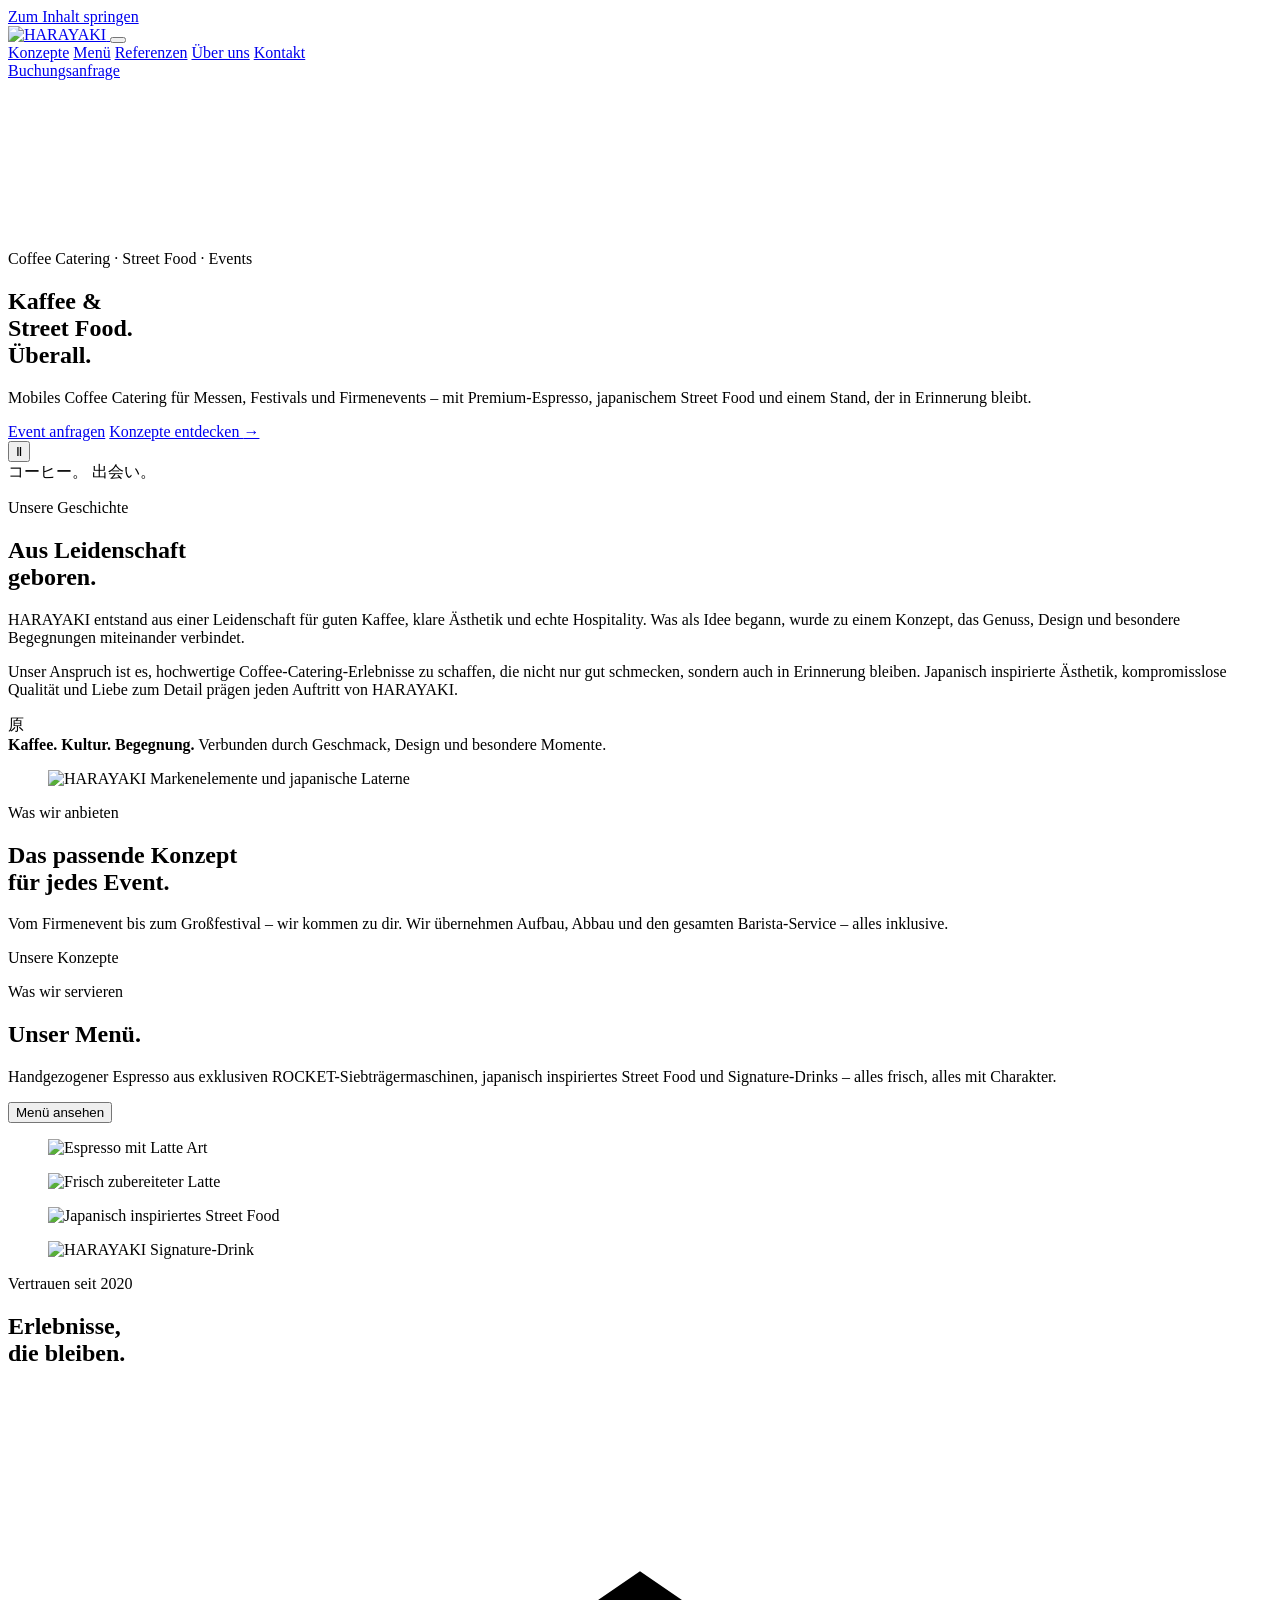
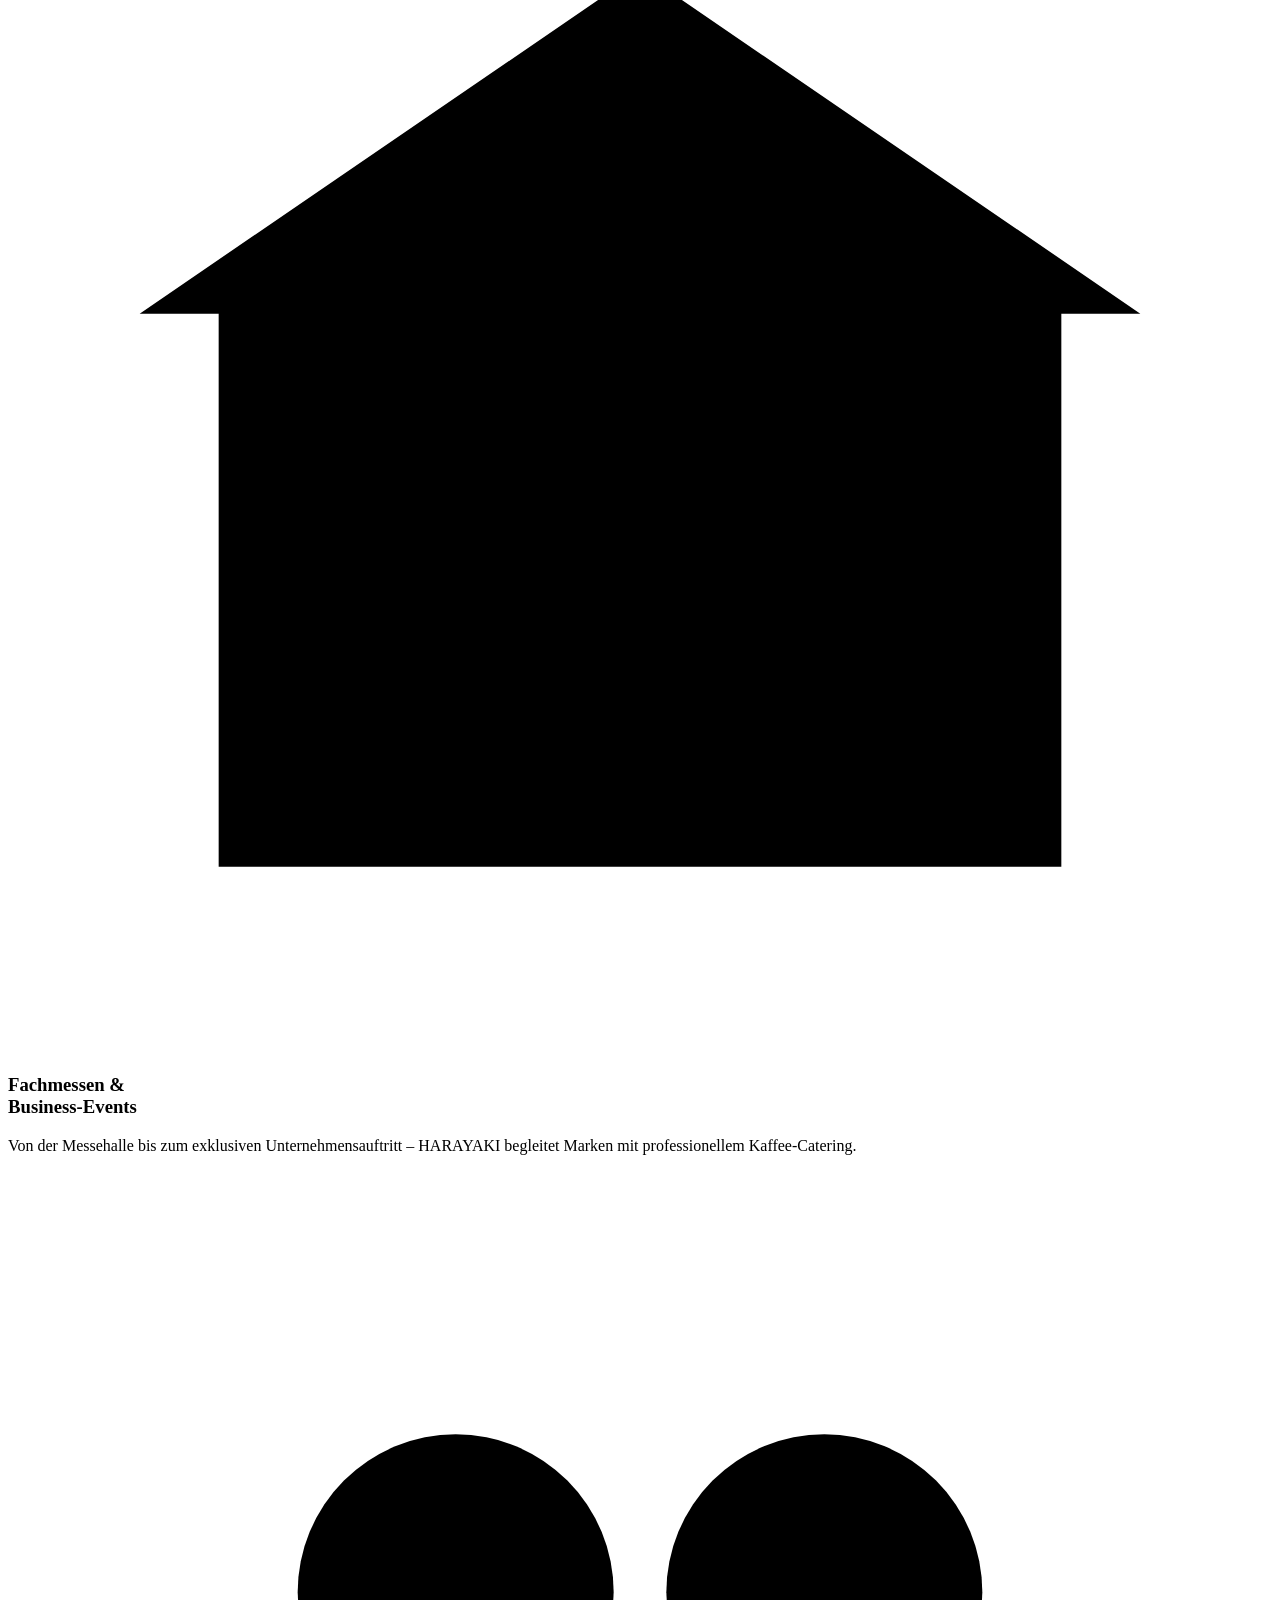
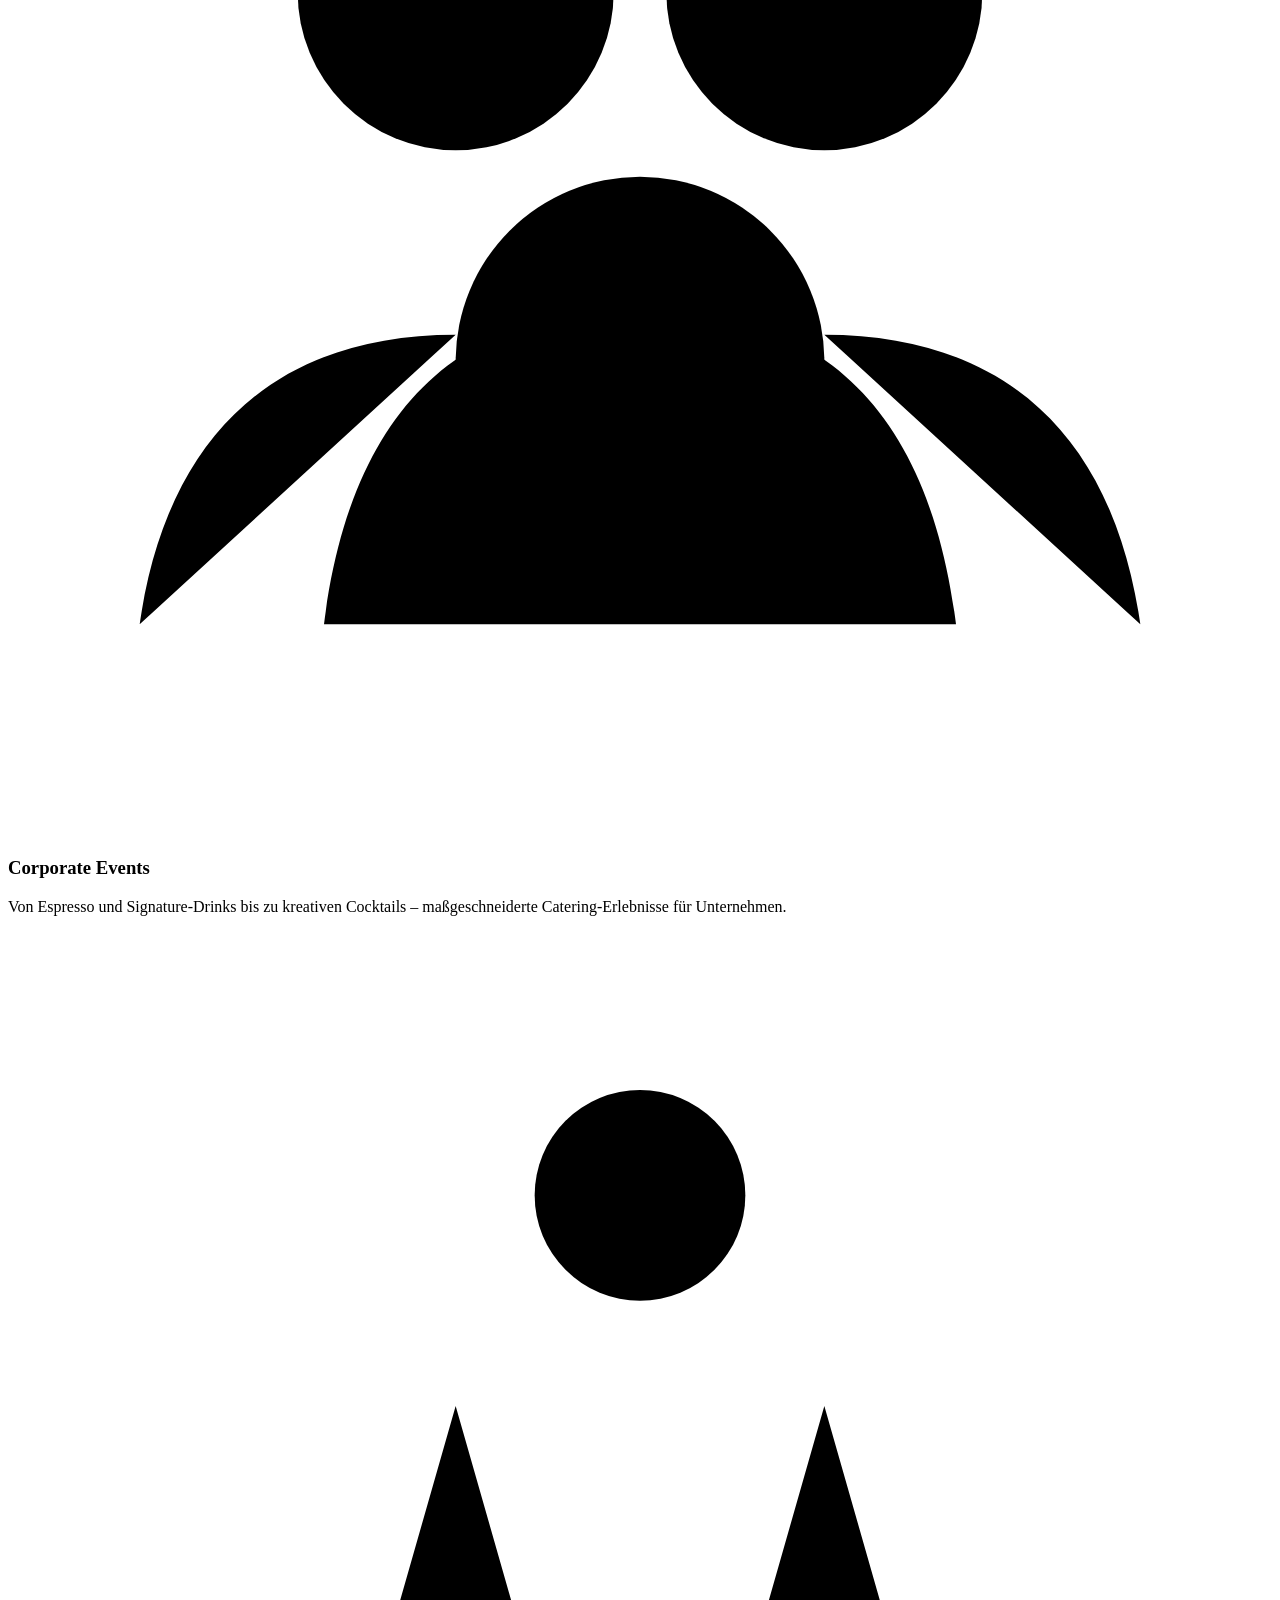
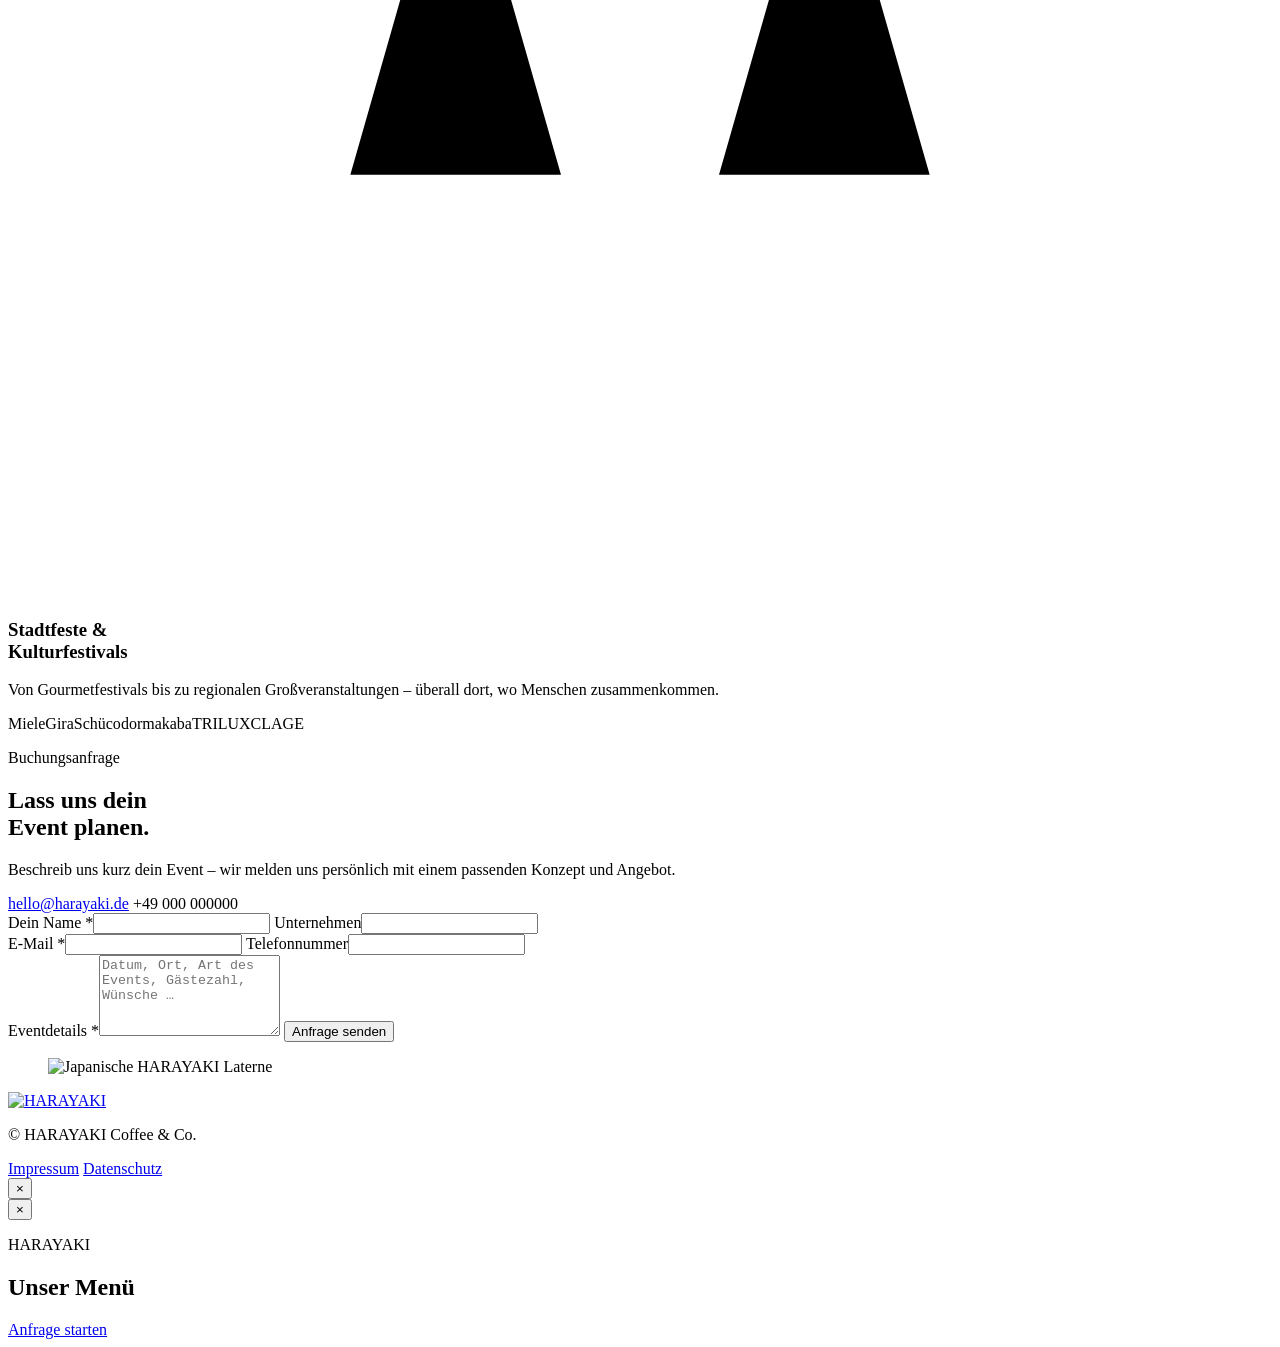
==== index.html @ e8bdad13 "Add files via upload" ====
<!doctype html>
<html lang="de">
<head>
  <meta charset="utf-8">
  <meta name="viewport" content="width=device-width, initial-scale=1">
  <meta name="theme-color" content="#192a48">
  <meta name="description" content="HARAYAKI – Mobiles Coffee Catering für Messen, Festivals und Firmenevents mit Premium-Espresso, japanischem Street Food und besonderem Design.">
  <meta property="og:title" content="HARAYAKI – Coffee Catering">
  <meta property="og:description" content="Kaffee & Street Food. Überall.">
  <meta property="og:type" content="website">
  <meta property="og:image" content="assets/images/hero-poster.jpg">
  <title>HARAYAKI – Coffee Catering</title>
  <link rel="icon" href="assets/images/logo-dark.png" type="image/png">
  <link rel="preload" href="assets/images/hero-poster.jpg" as="image">
  <link rel="stylesheet" href="css/styles.css">
  <script src="js/content.js" defer></script>
  <script src="js/app.js" defer></script>
</head>
<body>
  <a class="skip-link" href="#main">Zum Inhalt springen</a>

  <header class="site-header" id="site-header">
    <div class="container header-inner">
      <a class="brand" href="#top" aria-label="HARAYAKI Startseite">
        <img id="header-logo" src="assets/images/logo-light.png" alt="HARAYAKI">
      </a>

      <button class="nav-toggle" type="button" aria-expanded="false" aria-controls="primary-nav" aria-label="Menü öffnen">
        <span></span><span></span><span></span>
      </button>

      <nav class="primary-nav" id="primary-nav" aria-label="Hauptnavigation">
        <a href="#konzepte">Konzepte</a>
        <a href="#menu">Menü</a>
        <a href="#referenzen">Referenzen</a>
        <a href="#geschichte">Über uns</a>
        <a href="#kontakt">Kontakt</a>
      </nav>

      <a class="button button-small button-outline header-cta" href="#kontakt">Buchungsanfrage</a>
    </div>
  </header>

  <main id="main">
    <section class="hero" id="top" aria-labelledby="hero-title">
      <video class="hero-video" id="hero-video" autoplay muted loop playsinline preload="metadata" poster="assets/images/hero-poster.jpg">
        <source id="hero-video-source" src="assets/videos/hero.mp4" type="video/mp4">
      </video>
      <div class="hero-overlay"></div>
      <div class="hero-pattern" aria-hidden="true"></div>

      <div class="container hero-grid">
        <div class="hero-copy reveal">
          <p class="eyebrow light">Coffee Catering · Street Food · Events</p>
          <h1 id="hero-title">Kaffee &amp;<br>Street Food.<br><span>Überall.</span></h1>
          <p>Mobiles Coffee Catering für Messen, Festivals und Firmenevents – mit Premium-Espresso, japanischem Street Food und einem Stand, der in Erinnerung bleibt.</p>
          <div class="hero-actions">
            <a class="button button-light" href="#kontakt">Event anfragen</a>
            <a class="text-link light-link" href="#konzepte">Konzepte entdecken <span aria-hidden="true">→</span></a>
          </div>
        </div>

        <button class="video-toggle" id="video-toggle" type="button" aria-label="Hero-Video pausieren">
          <span class="video-toggle-icon" aria-hidden="true">Ⅱ</span>
        </button>

        <div class="hero-japanese" aria-hidden="true">
          <span>コーヒー。</span>
          <span>出会い。</span>
        </div>
      </div>

      <a class="scroll-cue" href="#geschichte" aria-label="Zur Geschichte scrollen">
        <span></span>
      </a>
    </section>

    <section class="section story-section" id="geschichte" aria-labelledby="story-title">
      <div class="container story-grid">
        <div class="story-copy reveal">
          <p class="eyebrow">Unsere Geschichte</p>
          <h2 id="story-title">Aus Leidenschaft<br>geboren.</h2>
          <div class="accent-line"></div>
          <p>HARAYAKI entstand aus einer Leidenschaft für guten Kaffee, klare Ästhetik und echte Hospitality. Was als Idee begann, wurde zu einem Konzept, das Genuss, Design und besondere Begegnungen miteinander verbindet.</p>
          <p>Unser Anspruch ist es, hochwertige Coffee-Catering-Erlebnisse zu schaffen, die nicht nur gut schmecken, sondern auch in Erinnerung bleiben. Japanisch inspirierte Ästhetik, kompromisslose Qualität und Liebe zum Detail prägen jeden Auftritt von HARAYAKI.</p>

          <div class="story-statement">
            <span class="statement-mark" aria-hidden="true">原</span>
            <div>
              <strong>Kaffee. Kultur. Begegnung.</strong>
              <span>Verbunden durch Geschmack, Design und besondere Momente.</span>
            </div>
          </div>
        </div>

        <figure class="story-media reveal">
          <img src="assets/images/story.jpg" alt="HARAYAKI Markenelemente und japanische Laterne" loading="lazy">
        </figure>
      </div>
    </section>

    <section class="section concepts-section" id="konzepte" aria-labelledby="concepts-title">
      <div class="section-pattern" aria-hidden="true"></div>
      <div class="container">
        <div class="section-intro section-intro-light reveal">
          <div>
            <p class="eyebrow light">Was wir anbieten</p>
            <h2 id="concepts-title">Das passende Konzept<br>für jedes Event.</h2>
          </div>
          <p>Vom Firmenevent bis zum Großfestival – wir kommen zu dir. Wir übernehmen Aufbau, Abbau und den gesamten Barista-Service – alles inklusive.</p>
        </div>

        <p class="eyebrow light concepts-label">Unsere Konzepte</p>
        <div class="package-grid" id="package-grid" aria-live="polite"></div>
      </div>
    </section>

    <section class="section menu-section" id="menu" aria-labelledby="menu-title">
      <div class="container menu-layout">
        <div class="menu-copy reveal">
          <p class="eyebrow">Was wir servieren</p>
          <h2 id="menu-title">Unser Menü.</h2>
          <div class="accent-line"></div>
          <p>Handgezogener Espresso aus exklusiven ROCKET-Siebträgermaschinen, japanisch inspiriertes Street Food und Signature-Drinks – alles frisch, alles mit Charakter.</p>
          <button class="button button-primary" type="button" data-open-menu>Menü ansehen</button>
        </div>

        <div class="menu-gallery reveal" aria-label="Auswahl aus unserem Menü">
          <figure><img src="assets/images/menu-coffee.jpg" alt="Espresso mit Latte Art" loading="lazy"></figure>
          <figure><img src="assets/images/menu-latte.jpg" alt="Frisch zubereiteter Latte" loading="lazy"></figure>
          <figure><img src="assets/images/menu-food.jpg" alt="Japanisch inspiriertes Street Food" loading="lazy"></figure>
          <figure><img src="assets/images/menu-signature.jpg" alt="HARAYAKI Signature-Drink" loading="lazy"></figure>
        </div>
      </div>
    </section>

    <section class="section trust-section" id="referenzen" aria-labelledby="trust-title">
      <div class="container trust-grid">
        <div class="trust-heading reveal">
          <p class="eyebrow">Vertrauen seit 2020</p>
          <h2 id="trust-title">Erlebnisse,<br>die bleiben.</h2>
          <div class="accent-line"></div>
        </div>

        <article class="trust-card reveal">
          <div class="trust-icon" aria-hidden="true">
            <svg viewBox="0 0 48 48"><path d="M8 20h32v21H8zM5 20l19-13 19 13M15 41V27h18v14M20 27v14M28 27v14"/></svg>
          </div>
          <h3>Fachmessen &amp;<br>Business-Events</h3>
          <p>Von der Messehalle bis zum exklusiven Unternehmensauftritt – HARAYAKI begleitet Marken mit professionellem Kaffee-Catering.</p>
        </article>

        <article class="trust-card reveal">
          <div class="trust-icon" aria-hidden="true">
            <svg viewBox="0 0 48 48"><circle cx="17" cy="16" r="6"/><circle cx="31" cy="16" r="6"/><circle cx="24" cy="30" r="7"/><path d="M5 40c1-7 5-11 12-11M43 40c-1-7-5-11-12-11M12 40c1-8 5-12 12-12s11 4 12 12"/></svg>
          </div>
          <h3>Corporate Events</h3>
          <p>Von Espresso und Signature-Drinks bis zu kreativen Cocktails – maßgeschneiderte Catering-Erlebnisse für Unternehmen.</p>
        </article>

        <article class="trust-card reveal">
          <div class="trust-icon" aria-hidden="true">
            <svg viewBox="0 0 48 48"><path d="M24 5v38M15 12h18M12 18h24M10 43h28M17 18l-4 14h8l-4-14M31 18l-4 14h8l-4-14"/><circle cx="24" cy="10" r="4"/></svg>
          </div>
          <h3>Stadtfeste &amp;<br>Kulturfestivals</h3>
          <p>Von Gourmetfestivals bis zu regionalen Großveranstaltungen – überall dort, wo Menschen zusammenkommen.</p>
        </article>
      </div>

      <div class="container client-strip reveal" aria-label="Auswahl betreuter Marken">
        <span>Miele</span><span>Gira</span><span>Schüco</span><span>dormakaba</span><span>TRILUX</span><span>CLAGE</span>
      </div>
    </section>

    <section class="contact-section" id="kontakt" aria-labelledby="contact-title">
      <div class="contact-pattern" aria-hidden="true"></div>
      <div class="container contact-grid">
        <div class="contact-copy reveal">
          <p class="eyebrow light">Buchungsanfrage</p>
          <h2 id="contact-title">Lass uns dein<br>Event planen.</h2>
          <p>Beschreib uns kurz dein Event – wir melden uns persönlich mit einem passenden Konzept und Angebot.</p>
          <div class="contact-details">
            <a id="contact-email-link" href="mailto:hello@harayaki.de">hello@harayaki.de</a>
            <span id="contact-phone">+49 000 000000</span>
          </div>
        </div>

        <form class="contact-form reveal" id="contact-form">
          <div class="form-row">
            <label><span>Dein Name *</span><input name="name" autocomplete="name" required></label>
            <label><span>Unternehmen</span><input name="company" autocomplete="organization"></label>
          </div>
          <div class="form-row">
            <label><span>E-Mail *</span><input type="email" name="email" autocomplete="email" required></label>
            <label><span>Telefonnummer</span><input type="tel" name="phone" autocomplete="tel"></label>
          </div>
          <label><span>Eventdetails *</span><textarea name="message" rows="5" placeholder="Datum, Ort, Art des Events, Gästezahl, Wünsche …" required></textarea></label>
          <button class="button button-light" type="submit">Anfrage senden</button>
          <p class="form-status" id="form-status" role="status" aria-live="polite"></p>
        </form>

        <figure class="contact-media reveal">
          <img src="assets/images/contact.jpg" alt="Japanische HARAYAKI Laterne" loading="lazy">
        </figure>
      </div>
    </section>
  </main>

  <footer class="site-footer">
    <div class="container footer-inner">
      <a class="footer-brand" href="#top" aria-label="Zur Startseite">
        <img id="footer-logo" src="assets/images/logo-dark.png" alt="HARAYAKI">
      </a>
      <p>© <span id="current-year"></span> HARAYAKI Coffee &amp; Co.</p>
      <nav aria-label="Rechtliche Navigation">
        <a href="impressum.html">Impressum</a>
        <a href="datenschutz.html">Datenschutz</a>
      </nav>
    </div>
  </footer>

  <div class="modal" id="package-modal" aria-hidden="true" role="dialog" aria-modal="true" aria-labelledby="package-modal-title">
    <div class="modal-backdrop" data-close-modal></div>
    <div class="modal-dialog modal-large" role="document">
      <button class="modal-close" type="button" data-close-modal aria-label="Popup schließen">×</button>
      <div id="package-modal-content"></div>
    </div>
  </div>

  <div class="modal" id="menu-modal" aria-hidden="true" role="dialog" aria-modal="true" aria-labelledby="menu-modal-title">
    <div class="modal-backdrop" data-close-modal></div>
    <div class="modal-dialog modal-menu" role="document">
      <button class="modal-close" type="button" data-close-modal aria-label="Menü schließen">×</button>
      <div class="modal-header">
        <p class="eyebrow">HARAYAKI</p>
        <h2 id="menu-modal-title">Unser Menü</h2>
        <p id="menu-modal-intro"></p>
      </div>
      <div class="menu-modal-grid" id="menu-modal-content"></div>
      <div class="modal-actions">
        <a class="button button-primary" href="#kontakt" data-close-modal>Anfrage starten</a>
      </div>
    </div>
  </div>

  <noscript>
    <div class="noscript">Bitte JavaScript aktivieren, damit Paketdetails und Menü-Popups funktionieren.</div>
  </noscript>
</body>
</html>
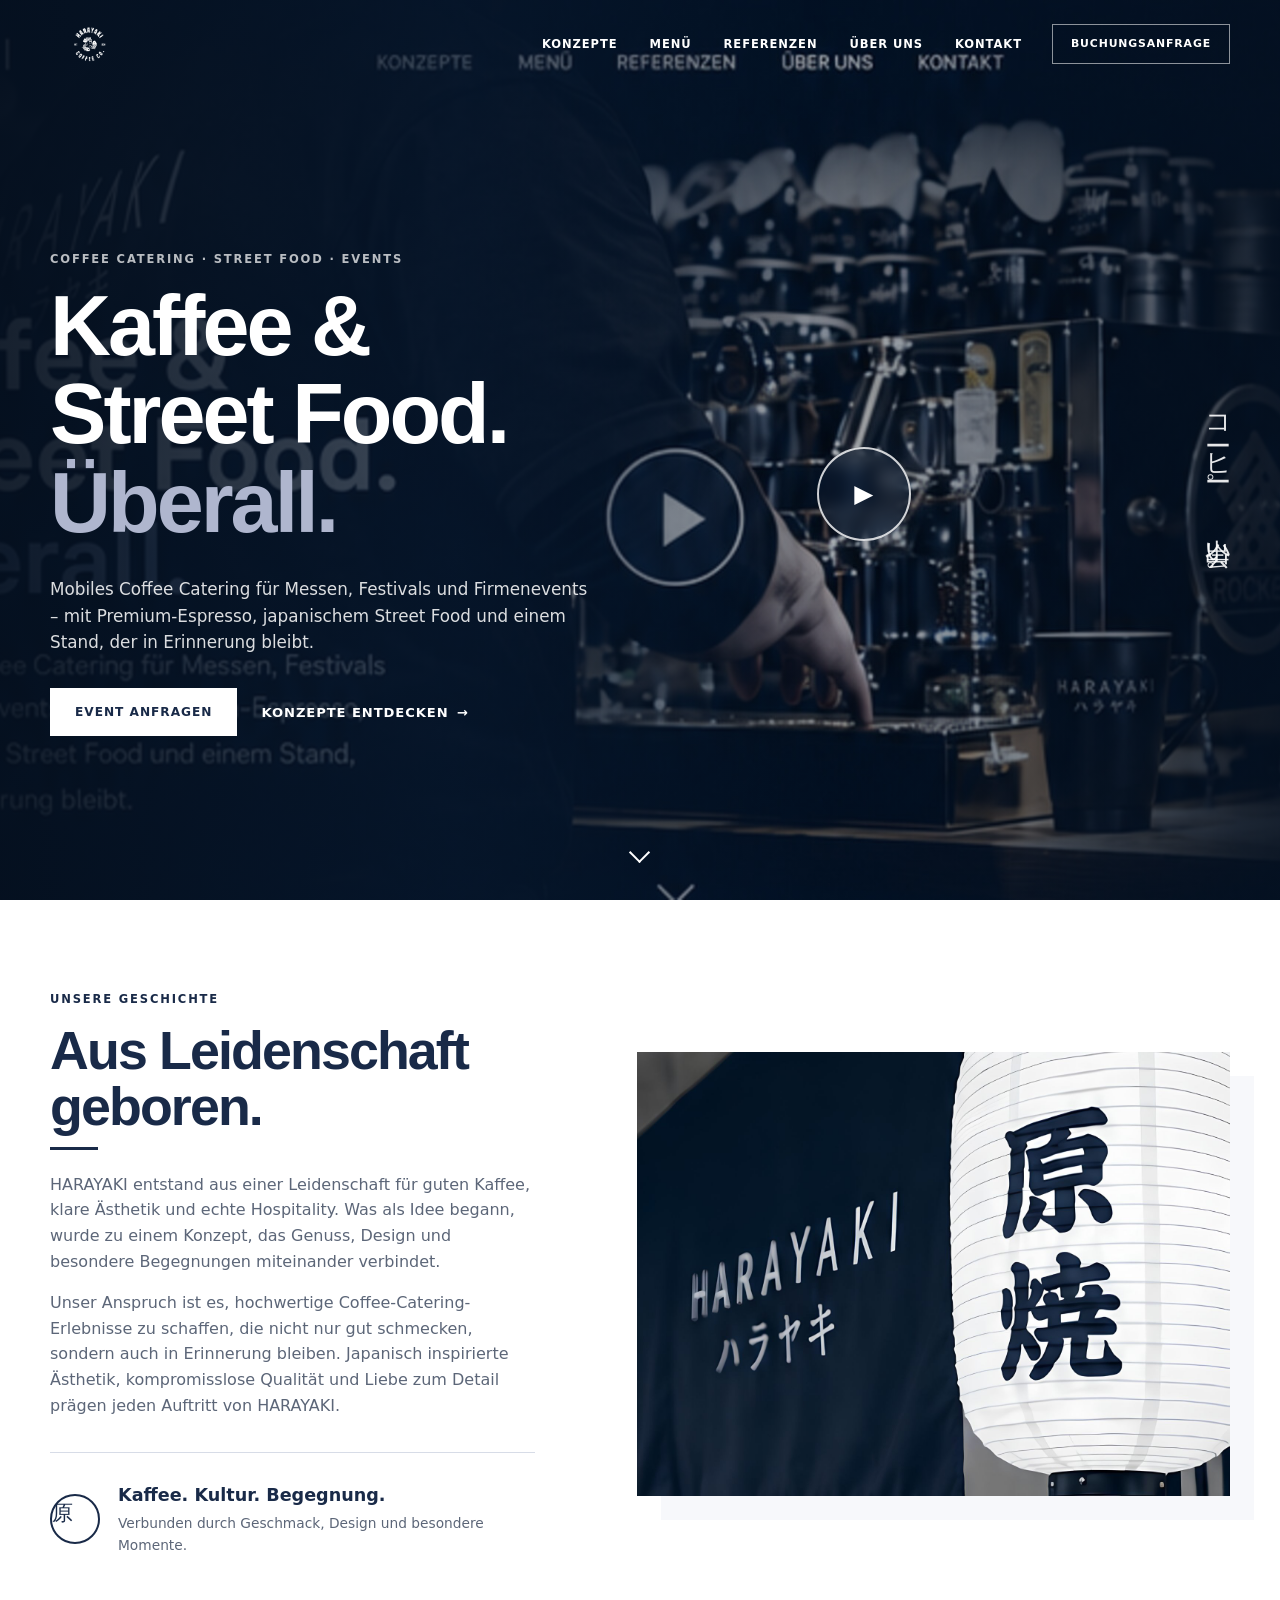
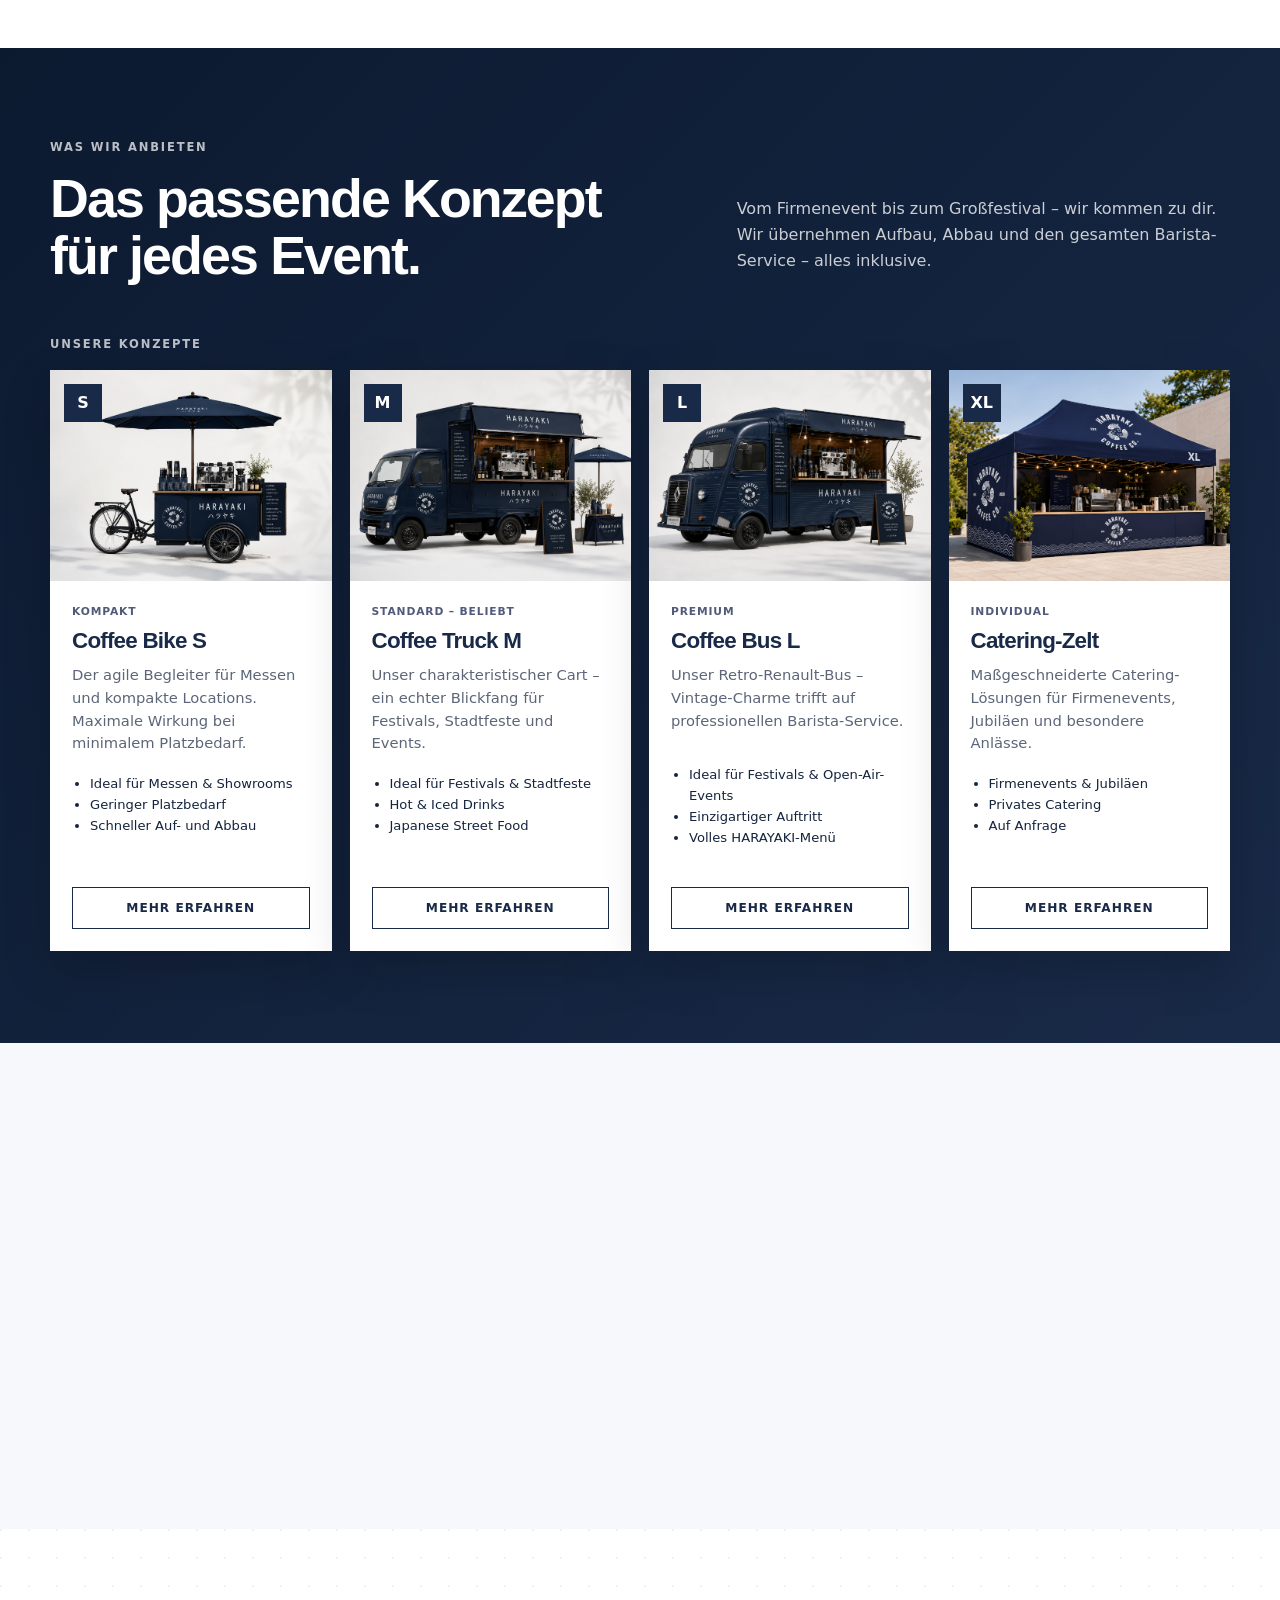
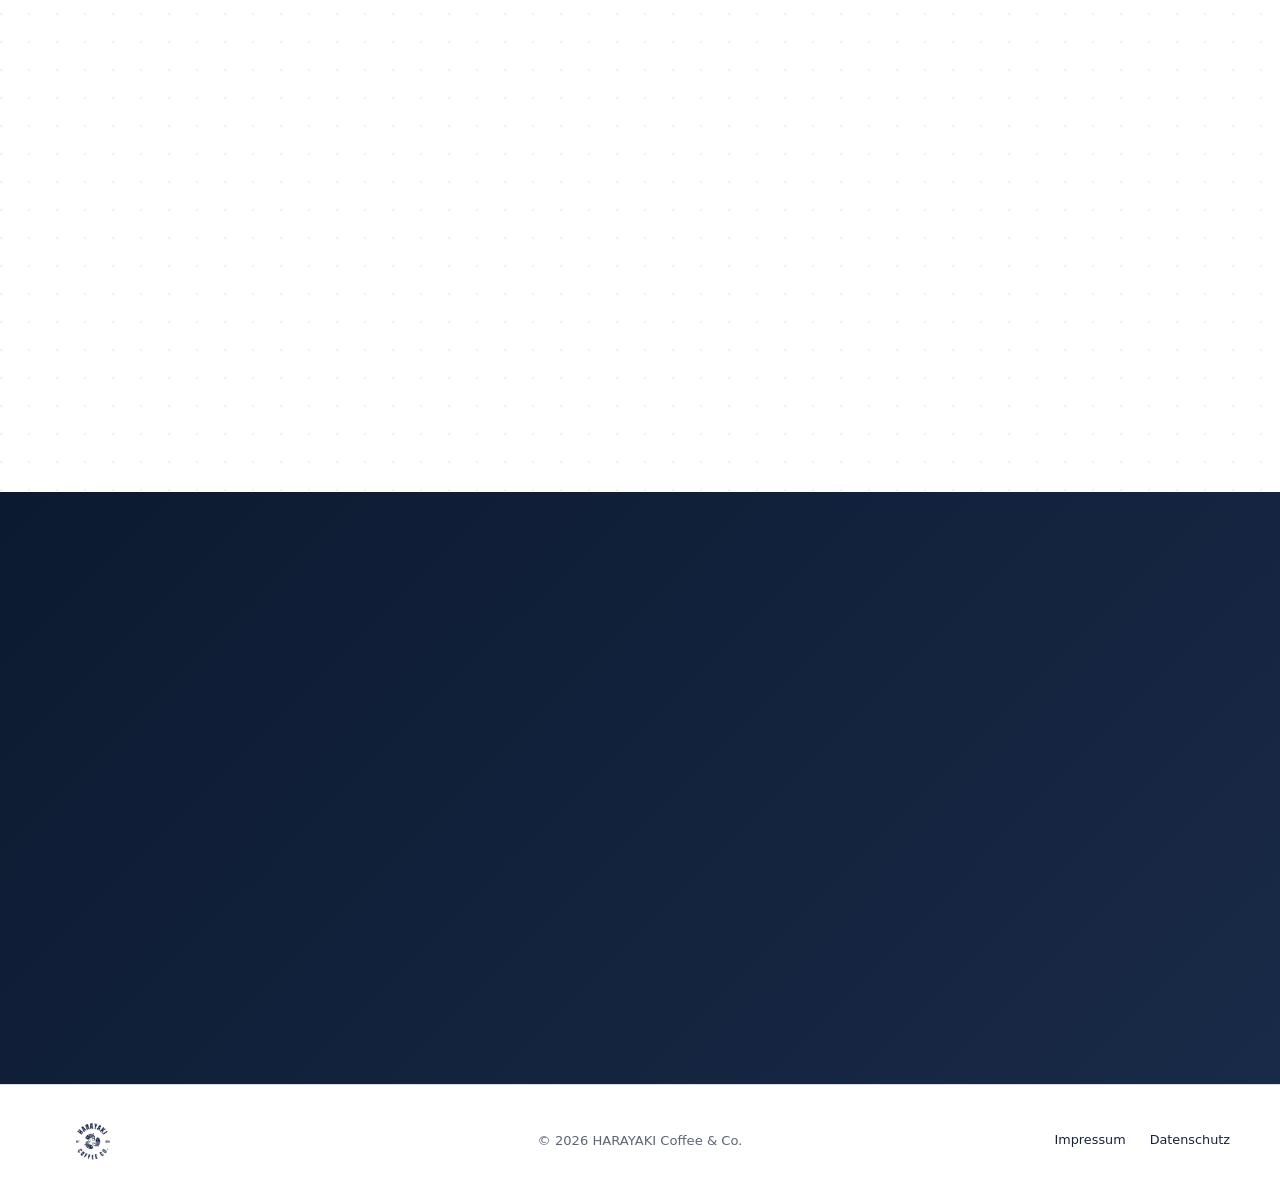
==== commit 97f54f37: "Add 'hagebauprofi' and 'Galeria' to client strip" ====
--- a/index.html
+++ b/index.html
@@ -168,7 +168,7 @@
       </div>
 
       <div class="container client-strip reveal" aria-label="Auswahl betreuter Marken">
-        <span>Miele</span><span>Gira</span><span>Schüco</span><span>dormakaba</span><span>TRILUX</span><span>CLAGE</span>
+        <span>Miele</span><span>Gira</span><span>Schüco</span><span>dormakaba</span><span>TRILUX</span><span>CLAGE</span><span>hagebauprofi</span><span>Galeria</span>
       </div>
     </section>
 
--- a/css/styles.css
+++ b/css/styles.css
@@ -0,0 +1,406 @@
+:root {
+  --navy: #192a48;
+  --navy-deep: #0c1a30;
+  --navy-mid: #1a2c4b;
+  --slate: #525a79;
+  --mist: #afb6ce;
+  --white: #ffffff;
+  --paper: #f7f8fb;
+  --ink: #15243d;
+  --muted: #5c6678;
+  --border: #d7dce7;
+  --shadow: 0 24px 70px rgba(15, 31, 55, 0.16);
+  --container: min(1180px, calc(100% - 40px));
+  --header-height: 88px;
+  --font-display: "Horizon", "Arial Black", "Helvetica Neue", Arial, sans-serif;
+  --font-body: Inter, ui-sans-serif, system-ui, -apple-system, BlinkMacSystemFont, "Segoe UI", sans-serif;
+}
+
+* { box-sizing: border-box; }
+html { scroll-behavior: smooth; }
+body {
+  margin: 0;
+  color: var(--ink);
+  background: var(--white);
+  font-family: var(--font-body);
+  line-height: 1.6;
+  -webkit-font-smoothing: antialiased;
+}
+body.modal-open,
+body.nav-open { overflow: hidden; }
+img, video { display: block; max-width: 100%; }
+button, input, textarea { font: inherit; }
+button, a { -webkit-tap-highlight-color: transparent; }
+a { color: inherit; text-decoration: none; }
+figure, h1, h2, h3, p { margin-top: 0; }
+
+.skip-link {
+  position: fixed;
+  top: 12px;
+  left: 12px;
+  z-index: 9999;
+  padding: 10px 14px;
+  background: var(--white);
+  color: var(--navy);
+  transform: translateY(-150%);
+}
+.skip-link:focus { transform: translateY(0); }
+
+.container { width: var(--container); margin-inline: auto; }
+.section { padding: 92px 0; }
+
+.eyebrow {
+  margin-bottom: 15px;
+  color: var(--navy);
+  font-size: 0.72rem;
+  font-weight: 800;
+  letter-spacing: 0.16em;
+  line-height: 1.3;
+  text-transform: uppercase;
+}
+.eyebrow.light { color: rgba(255, 255, 255, 0.72); }
+
+h1, h2, h3 {
+  color: var(--navy);
+  font-family: var(--font-display);
+  font-weight: 800;
+  letter-spacing: -0.035em;
+  line-height: 1.05;
+}
+h1 { font-size: clamp(3.4rem, 6.6vw, 6.7rem); }
+h2 { margin-bottom: 20px; font-size: clamp(2.35rem, 4.2vw, 4.4rem); }
+h3 { font-size: 1.35rem; }
+p { color: var(--muted); }
+
+.accent-line {
+  width: 48px;
+  height: 3px;
+  margin: -8px 0 22px;
+  background: var(--navy);
+}
+
+.button {
+  display: inline-flex;
+  min-height: 48px;
+  align-items: center;
+  justify-content: center;
+  border: 1px solid transparent;
+  padding: 12px 24px;
+  cursor: pointer;
+  font-size: 0.76rem;
+  font-weight: 800;
+  letter-spacing: 0.08em;
+  line-height: 1.2;
+  text-align: center;
+  text-transform: uppercase;
+  transition: transform 180ms ease, background 180ms ease, color 180ms ease, border-color 180ms ease;
+}
+.button:hover { transform: translateY(-2px); }
+.button:focus-visible, a:focus-visible, input:focus-visible, textarea:focus-visible, button:focus-visible {
+  outline: 3px solid var(--mist);
+  outline-offset: 3px;
+}
+.button-primary { background: var(--navy); color: var(--white); }
+.button-primary:hover { background: var(--navy-deep); }
+.button-light { background: var(--white); color: var(--navy); }
+.button-light:hover { background: var(--mist); }
+.button-outline { border-color: rgba(255,255,255,.55); color: var(--white); }
+.button-outline:hover { border-color: var(--white); background: var(--white); color: var(--navy); }
+.button-small { min-height: 40px; padding: 10px 18px; font-size: 0.68rem; }
+.button-card { width: 100%; min-height: 42px; border-color: var(--navy); background: transparent; color: var(--navy); }
+.button-card:hover { background: var(--navy); color: var(--white); }
+.button[disabled] { cursor: wait; opacity: .65; }
+
+.text-link {
+  display: inline-flex;
+  align-items: center;
+  gap: 8px;
+  font-size: .82rem;
+  font-weight: 750;
+  text-transform: uppercase;
+  letter-spacing: .07em;
+}
+.light-link { color: var(--white); }
+
+.site-header {
+  position: fixed;
+  inset: 0 0 auto;
+  z-index: 1000;
+  height: var(--header-height);
+  color: var(--white);
+  transition: background 200ms ease, box-shadow 200ms ease, height 200ms ease;
+}
+.site-header.is-scrolled {
+  height: 72px;
+  background: rgba(12, 26, 48, .94);
+  box-shadow: 0 10px 40px rgba(0,0,0,.18);
+  backdrop-filter: blur(16px);
+}
+.header-inner { height: 100%; display: flex; align-items: center; justify-content: space-between; gap: 30px; }
+.brand { flex: 0 0 auto; }
+.brand img { width: 128px; height: 56px; object-fit: contain; object-position: left center; }
+.primary-nav { display: flex; align-items: center; justify-content: center; gap: clamp(18px, 2.5vw, 38px); margin-left: auto; }
+.primary-nav a { position: relative; font-size: .72rem; font-weight: 750; letter-spacing: .08em; text-transform: uppercase; }
+.primary-nav a::after { content: ""; position: absolute; right: 0; bottom: -8px; left: 0; height: 1px; background: currentColor; transform: scaleX(0); transition: transform 180ms ease; }
+.primary-nav a:hover::after { transform: scaleX(1); }
+.nav-toggle { display: none; width: 44px; height: 44px; border: 0; background: transparent; color: var(--white); }
+.nav-toggle span { display: block; width: 24px; height: 2px; margin: 5px auto; background: currentColor; transition: transform .2s ease, opacity .2s ease; }
+.nav-toggle[aria-expanded="true"] span:nth-child(1) { transform: translateY(7px) rotate(45deg); }
+.nav-toggle[aria-expanded="true"] span:nth-child(2) { opacity: 0; }
+.nav-toggle[aria-expanded="true"] span:nth-child(3) { transform: translateY(-7px) rotate(-45deg); }
+
+.hero {
+  position: relative;
+  min-height: 760px;
+  height: 100svh;
+  max-height: 980px;
+  overflow: hidden;
+  background: var(--navy-deep);
+  color: var(--white);
+}
+.hero-video { position: absolute; inset: 0; width: 100%; height: 100%; object-fit: cover; object-position: center; }
+.hero-overlay { position: absolute; inset: 0; background: linear-gradient(90deg, rgba(5,16,31,.93) 0%, rgba(7,22,42,.78) 36%, rgba(5,16,31,.35) 65%, rgba(5,16,31,.72) 100%); }
+.hero-pattern, .section-pattern, .contact-pattern {
+  position: absolute;
+  pointer-events: none;
+  opacity: .18;
+  background-image: url("data:image/svg+xml,%3Csvg xmlns='http://www.w3.org/2000/svg' width='120' height='120' viewBox='0 0 120 120'%3E%3Cg fill='none' stroke='%23afb6ce' stroke-width='1'%3E%3Ccircle cx='60' cy='60' r='40'/%3E%3Cpath d='M60 20 95 40v40L60 100 25 80V40zM20 60h80M60 20v80M31 31l58 58M89 31 31 89'/%3E%3C/g%3E%3C/svg%3E");
+}
+.hero-pattern { right: -120px; bottom: -140px; width: 520px; height: 520px; }
+.hero-grid { position: relative; z-index: 2; display: grid; min-height: 100%; grid-template-columns: 1.1fr 1fr .22fr; align-items: center; padding-top: var(--header-height); }
+.hero-copy { max-width: 660px; }
+.hero-copy h1 { margin-bottom: 28px; color: var(--white); }
+.hero-copy h1 span { color: var(--mist); }
+.hero-copy > p:not(.eyebrow) { max-width: 540px; margin-bottom: 32px; color: rgba(255,255,255,.86); font-size: 1.05rem; }
+.hero-actions { display: flex; flex-wrap: wrap; align-items: center; gap: 24px; }
+.video-toggle {
+  justify-self: center;
+  display: grid;
+  width: 94px;
+  height: 94px;
+  place-items: center;
+  border: 2px solid rgba(255,255,255,.8);
+  border-radius: 50%;
+  background: rgba(13,30,54,.42);
+  color: var(--white);
+  cursor: pointer;
+  backdrop-filter: blur(8px);
+  transition: transform .2s ease, background .2s ease;
+}
+.video-toggle:hover { transform: scale(1.05); background: rgba(13,30,54,.72); }
+.video-toggle-icon { font-size: 1.55rem; letter-spacing: -4px; transform: translateX(-2px); }
+.hero-japanese { align-self: center; justify-self: end; display: flex; gap: 18px; font-family: serif; font-size: 1.6rem; line-height: 1; writing-mode: vertical-rl; }
+.hero-japanese span { color: rgba(255,255,255,.9); letter-spacing: .14em; }
+.scroll-cue { position: absolute; z-index: 3; bottom: 26px; left: 50%; width: 36px; height: 36px; transform: translateX(-50%); }
+.scroll-cue span { position: absolute; top: 7px; left: 10px; width: 15px; height: 15px; border-right: 2px solid var(--white); border-bottom: 2px solid var(--white); transform: rotate(45deg); animation: bounce 1.8s infinite; }
+@keyframes bounce { 0%,100% { transform: translateY(0) rotate(45deg); opacity:.45; } 50% { transform: translateY(7px) rotate(45deg); opacity:1; } }
+
+.story-section { background: var(--white); }
+.story-grid { display: grid; grid-template-columns: minmax(0, .9fr) minmax(420px, 1.1fr); gap: clamp(50px, 8vw, 110px); align-items: center; }
+.story-copy > p:not(.eyebrow) { max-width: 620px; }
+.story-media { margin: 0; }
+.story-media img { width: 100%; aspect-ratio: 4/3; object-fit: cover; box-shadow: 24px 24px 0 var(--paper); }
+.story-statement { display: flex; gap: 18px; align-items: center; margin-top: 34px; padding-top: 28px; border-top: 1px solid var(--border); }
+.statement-mark { display: grid; flex: 0 0 50px; width: 50px; height: 50px; place-items: center; border: 2px solid var(--navy); border-radius: 50%; color: var(--navy); font-family: serif; font-size: 1.3rem; }
+.story-statement strong, .story-statement span { display: block; }
+.story-statement strong { margin-bottom: 3px; color: var(--navy); font-size: 1.1rem; }
+.story-statement div span { color: var(--muted); font-size: .86rem; }
+
+.concepts-section { position: relative; overflow: hidden; background: linear-gradient(135deg, var(--navy-deep), var(--navy)); color: var(--white); }
+.section-pattern { right: -180px; top: -120px; width: 620px; height: 620px; }
+.section-intro { display: grid; grid-template-columns: 1fr .8fr; gap: 70px; align-items: end; margin-bottom: 54px; }
+.section-intro-light h2 { margin-bottom: 0; color: var(--white); }
+.section-intro-light > p { max-width: 520px; margin: 0 0 10px; color: rgba(255,255,255,.78); }
+.concepts-label { margin-bottom: 18px; }
+.package-grid { display: grid; grid-template-columns: repeat(4, minmax(0, 1fr)); gap: 18px; }
+.package-card { display: flex; min-width: 0; flex-direction: column; overflow: hidden; background: var(--white); color: var(--ink); box-shadow: 0 18px 45px rgba(0,0,0,.2); transition: transform .2s ease, box-shadow .2s ease; }
+.package-card:hover { transform: translateY(-7px); box-shadow: 0 28px 60px rgba(0,0,0,.27); }
+.package-image-wrap { position: relative; aspect-ratio: 4/3; overflow: hidden; background: var(--paper); }
+.package-image-wrap img { width: 100%; height: 100%; object-fit: cover; transition: transform .4s ease; }
+.package-card:hover .package-image-wrap img { transform: scale(1.04); }
+.size-badge { position: absolute; z-index: 2; top: 14px; left: 14px; display: grid; min-width: 38px; height: 38px; place-items: center; padding-inline: 8px; background: var(--navy); color: var(--white); font-weight: 900; }
+.package-content { display: flex; flex: 1; flex-direction: column; padding: 22px; }
+.package-badge { margin-bottom: 8px; color: var(--slate); font-size: .67rem; font-weight: 850; letter-spacing: .08em; text-transform: uppercase; }
+.package-content h3 { margin-bottom: 12px; font-size: 1.4rem; }
+.package-content > p:not(.package-badge) { min-height: 82px; margin-bottom: 18px; font-size: .92rem; line-height: 1.55; }
+.package-content ul { min-height: 90px; margin: 0 0 24px; padding-left: 18px; color: var(--ink); font-size: .82rem; line-height: 1.6; }
+.package-content .button { margin-top: auto; }
+
+.menu-section { background: var(--paper); }
+.menu-layout { display: grid; grid-template-columns: .7fr 1.3fr; gap: clamp(50px, 7vw, 100px); align-items: center; }
+.menu-copy p:not(.eyebrow) { max-width: 470px; }
+.menu-copy .button { margin-top: 12px; }
+.menu-gallery { display: grid; grid-template-columns: repeat(4, 1fr); gap: 12px; }
+.menu-gallery figure { margin: 0; overflow: hidden; aspect-ratio: 1/1.08; background: var(--navy); }
+.menu-gallery img { width: 100%; height: 100%; object-fit: cover; transition: transform .35s ease; }
+.menu-gallery figure:hover img { transform: scale(1.05); }
+
+.trust-section { position: relative; overflow: hidden; background: var(--white); }
+.trust-section::before { content: ""; position: absolute; inset: 0; pointer-events: none; opacity: .2; background-image: radial-gradient(circle at 1px 1px, var(--mist) 1px, transparent 0); background-size: 28px 28px; }
+.trust-grid { position: relative; display: grid; grid-template-columns: .9fr repeat(3, 1fr); gap: 0; }
+.trust-heading { padding-right: 44px; }
+.trust-card { padding: 6px 36px 0; border-left: 1px solid var(--border); }
+.trust-icon { width: 42px; height: 42px; margin-bottom: 18px; color: var(--navy); }
+.trust-icon svg { width: 100%; height: 100%; fill: none; stroke: currentColor; stroke-width: 2; stroke-linecap: round; stroke-linejoin: round; }
+.trust-card h3 { margin-bottom: 14px; }
+.trust-card p { margin: 0; font-size: .9rem; }
+.client-strip { position: relative; display: flex; flex-wrap: wrap; gap: 28px 52px; align-items: center; margin-top: 58px; padding-top: 28px; border-top: 1px solid var(--border); }
+.client-strip span { color: var(--navy); font-family: var(--font-display); font-size: 1.1rem; font-weight: 900; letter-spacing: .04em; }
+
+.contact-section { position: relative; overflow: hidden; padding: 80px 0; background: linear-gradient(135deg, var(--navy-deep), var(--navy)); color: var(--white); }
+.contact-pattern { left: -220px; bottom: -240px; width: 650px; height: 650px; }
+.contact-grid { position: relative; display: grid; grid-template-columns: .72fr 1.28fr .7fr; gap: 34px; align-items: stretch; }
+.contact-copy h2 { color: var(--white); }
+.contact-copy > p:not(.eyebrow) { color: rgba(255,255,255,.75); }
+.contact-details { display: flex; flex-direction: column; gap: 4px; margin-top: 24px; color: var(--white); font-weight: 700; }
+.contact-form { display: flex; flex-direction: column; gap: 14px; }
+.form-row { display: grid; grid-template-columns: 1fr 1fr; gap: 14px; }
+.contact-form label { display: flex; flex-direction: column; gap: 7px; color: rgba(255,255,255,.78); font-size: .72rem; font-weight: 700; letter-spacing: .04em; text-transform: uppercase; }
+.contact-form input, .contact-form textarea { width: 100%; border: 1px solid rgba(255,255,255,.32); border-radius: 0; padding: 13px 14px; background: rgba(0,0,0,.1); color: var(--white); outline: none; }
+.contact-form textarea { resize: vertical; min-height: 132px; }
+.contact-form input:focus, .contact-form textarea:focus { border-color: var(--white); background: rgba(255,255,255,.05); }
+.contact-form .button { align-self: flex-start; }
+.form-status { min-height: 24px; margin: 0; color: var(--white); font-size: .85rem; }
+.contact-media { margin: 0; min-height: 100%; overflow: hidden; }
+.contact-media img { width: 100%; height: 100%; object-fit: cover; }
+
+.site-footer { padding: 26px 0; border-top: 1px solid var(--border); background: var(--white); }
+.footer-inner { display: grid; grid-template-columns: 1fr auto 1fr; align-items: center; gap: 24px; }
+.footer-brand img { width: 88px; height: 60px; object-fit: contain; object-position: left center; }
+.footer-inner p { margin: 0; font-size: .82rem; text-align: center; }
+.footer-inner nav { display: flex; justify-content: flex-end; gap: 24px; font-size: .8rem; }
+
+.modal { position: fixed; inset: 0; z-index: 3000; display: none; align-items: center; justify-content: center; padding: 28px; }
+.modal.is-open { display: flex; }
+.modal-backdrop { position: absolute; inset: 0; background: rgba(3,12,24,.82); backdrop-filter: blur(8px); }
+.modal-dialog { position: relative; z-index: 1; width: min(920px, 100%); max-height: calc(100vh - 56px); overflow: auto; background: var(--white); box-shadow: var(--shadow); animation: modalIn .22s ease both; }
+.modal-large { width: min(1080px, 100%); }
+.modal-menu { width: min(1040px, 100%); padding: clamp(26px, 4vw, 58px); }
+@keyframes modalIn { from { opacity: 0; transform: translateY(16px) scale(.98); } to { opacity: 1; transform: none; } }
+.modal-close { position: sticky; z-index: 4; top: 14px; float: right; display: grid; width: 42px; height: 42px; margin: 14px 14px -56px 0; place-items: center; border: 0; border-radius: 50%; background: var(--white); color: var(--navy); box-shadow: 0 5px 20px rgba(0,0,0,.12); cursor: pointer; font-size: 1.65rem; line-height: 1; }
+.package-modal-grid { display: grid; grid-template-columns: .9fr 1.1fr; min-height: 620px; }
+.package-modal-media { position: relative; min-height: 100%; background: var(--paper); }
+.package-modal-media img { width: 100%; height: 100%; min-height: 620px; object-fit: cover; }
+.size-badge-large { top: 26px; left: 26px; min-width: 56px; height: 56px; font-size: 1.2rem; }
+.package-modal-copy { padding: clamp(34px, 5vw, 68px); }
+.package-modal-copy h2 { margin-bottom: 18px; font-size: clamp(2rem, 4vw, 3.8rem); }
+.package-modal-copy h3 { margin: 30px 0 12px; font-size: 1rem; letter-spacing: .02em; }
+.modal-lead { font-size: 1.02rem; }
+.spec-list { margin: 0; border-top: 1px solid var(--border); }
+.spec-list div { display: grid; grid-template-columns: 1fr 1fr; gap: 18px; padding: 10px 0; border-bottom: 1px solid var(--border); }
+.spec-list dt { color: var(--muted); font-size: .82rem; }
+.spec-list dd { margin: 0; color: var(--ink); font-size: .85rem; font-weight: 700; text-align: right; }
+.check-list { margin: 0 0 30px; padding: 0; list-style: none; }
+.check-list li { position: relative; margin: 8px 0; padding-left: 25px; color: var(--muted); font-size: .9rem; }
+.check-list li::before { content: "✓"; position: absolute; left: 0; color: var(--navy); font-weight: 900; }
+.modal-header { max-width: 680px; margin-bottom: 38px; }
+.modal-header h2 { margin-bottom: 12px; }
+.modal-header p:last-child { margin-bottom: 0; }
+.menu-modal-grid { display: grid; grid-template-columns: repeat(2, 1fr); gap: 34px 54px; }
+.menu-category { border-top: 2px solid var(--navy); padding-top: 16px; }
+.menu-category h3 { margin-bottom: 18px; text-transform: uppercase; letter-spacing: .05em; }
+.menu-items { display: flex; flex-direction: column; gap: 12px; }
+.menu-item { display: flex; justify-content: space-between; gap: 22px; padding-bottom: 10px; border-bottom: 1px solid var(--border); }
+.menu-item strong, .menu-item small { display: block; }
+.menu-item strong { color: var(--ink); font-size: .92rem; }
+.menu-item small { color: var(--muted); font-size: .72rem; }
+.menu-item > span { flex: 0 0 auto; color: var(--navy); font-weight: 800; }
+.modal-actions { margin-top: 42px; }
+.noscript { position: fixed; right: 20px; bottom: 20px; z-index: 5000; max-width: 420px; padding: 16px; background: #fff3cd; color: #664d03; box-shadow: var(--shadow); }
+
+.reveal { opacity: 0; transform: translateY(22px); transition: opacity .65s ease, transform .65s ease; }
+.reveal.is-visible { opacity: 1; transform: none; }
+.package-grid .reveal:nth-child(2), .menu-gallery figure:nth-child(2) { transition-delay: .08s; }
+.package-grid .reveal:nth-child(3), .menu-gallery figure:nth-child(3) { transition-delay: .16s; }
+.package-grid .reveal:nth-child(4), .menu-gallery figure:nth-child(4) { transition-delay: .24s; }
+
+.legal-page { min-height: 100vh; padding: 130px 0 80px; background: var(--paper); }
+.legal-card { width: min(860px, calc(100% - 40px)); margin: auto; padding: clamp(28px, 5vw, 64px); background: var(--white); box-shadow: var(--shadow); }
+.legal-card h1 { font-size: clamp(2.4rem, 5vw, 4.5rem); }
+.legal-card h2 { margin-top: 36px; font-size: 1.5rem; }
+.legal-back { display: inline-flex; margin-bottom: 28px; color: var(--navy); font-weight: 800; }
+.placeholder-notice { padding: 18px; border-left: 4px solid var(--navy); background: var(--paper); color: var(--ink); font-weight: 700; }
+
+@media (max-width: 1100px) {
+  :root { --header-height: 76px; }
+  .header-cta { display: none; }
+  .package-grid { grid-template-columns: repeat(2, minmax(0, 1fr)); }
+  .package-content > p:not(.package-badge), .package-content ul { min-height: auto; }
+  .trust-grid { grid-template-columns: repeat(3, 1fr); }
+  .trust-heading { grid-column: 1 / -1; margin-bottom: 42px; }
+  .trust-card:first-of-type { border-left: 0; padding-left: 0; }
+  .contact-grid { grid-template-columns: .8fr 1.2fr; }
+  .contact-media { display: none; }
+}
+
+@media (max-width: 820px) {
+  :root { --container: min(100% - 30px, 1180px); }
+  .section { padding: 72px 0; }
+  .nav-toggle { display: block; order: 3; }
+  .primary-nav {
+    position: fixed;
+    inset: var(--header-height) 0 auto;
+    display: flex;
+    max-height: 0;
+    flex-direction: column;
+    align-items: stretch;
+    gap: 0;
+    overflow: hidden;
+    margin: 0;
+    background: rgba(12,26,48,.98);
+    transition: max-height .25s ease;
+  }
+  .primary-nav.is-open { max-height: calc(100vh - var(--header-height)); }
+  .primary-nav a { padding: 18px 24px; border-top: 1px solid rgba(255,255,255,.1); }
+  .hero { min-height: 720px; height: 100svh; }
+  .hero-overlay { background: linear-gradient(90deg, rgba(5,16,31,.93), rgba(5,16,31,.6)); }
+  .hero-grid { grid-template-columns: 1fr auto; }
+  .hero-copy { align-self: center; }
+  .video-toggle { width: 76px; height: 76px; }
+  .hero-japanese { display: none; }
+  .story-grid, .menu-layout, .section-intro, .contact-grid, .package-modal-grid { grid-template-columns: 1fr; }
+  .story-media { order: -1; }
+  .story-media img { box-shadow: 12px 12px 0 var(--paper); }
+  .section-intro { gap: 20px; align-items: start; }
+  .menu-gallery { grid-template-columns: repeat(2, 1fr); }
+  .trust-grid { grid-template-columns: 1fr; }
+  .trust-card { padding: 28px 0; border-top: 1px solid var(--border); border-left: 0; }
+  .client-strip { gap: 22px 34px; }
+  .contact-copy { max-width: 620px; }
+  .package-modal-media img { min-height: 360px; max-height: 480px; }
+  .menu-modal-grid { grid-template-columns: 1fr; }
+  .footer-inner { grid-template-columns: 1fr; text-align: center; }
+  .footer-brand img { margin: auto; object-position: center; }
+  .footer-inner nav { justify-content: center; }
+}
+
+@media (max-width: 560px) {
+  h1 { font-size: clamp(3rem, 16vw, 4.8rem); }
+  h2 { font-size: clamp(2.15rem, 11vw, 3.2rem); }
+  .brand img { width: 106px; }
+  .hero-grid { display: block; padding-top: 160px; }
+  .hero-copy > p:not(.eyebrow) { font-size: .96rem; }
+  .hero-actions { align-items: flex-start; flex-direction: column; gap: 16px; }
+  .video-toggle { position: absolute; right: 0; bottom: 88px; width: 64px; height: 64px; }
+  .package-grid { grid-template-columns: 1fr; }
+  .form-row { grid-template-columns: 1fr; }
+  .menu-gallery { gap: 7px; }
+  .modal { padding: 10px; }
+  .modal-dialog { max-height: calc(100vh - 20px); }
+  .modal-menu, .package-modal-copy { padding: 28px 22px; }
+  .package-modal-media img { min-height: 270px; }
+  .spec-list div { grid-template-columns: 1fr; gap: 2px; }
+  .spec-list dd { text-align: left; }
+  .client-strip span { font-size: .95rem; }
+}
+
+@media (prefers-reduced-motion: reduce) {
+  *, *::before, *::after { scroll-behavior: auto !important; animation-duration: .01ms !important; animation-iteration-count: 1 !important; transition-duration: .01ms !important; }
+  .reveal { opacity: 1; transform: none; }
+}
+
+.hero-pattern,
+.section-pattern,
+.contact-pattern {
+  display: none !important;
+}
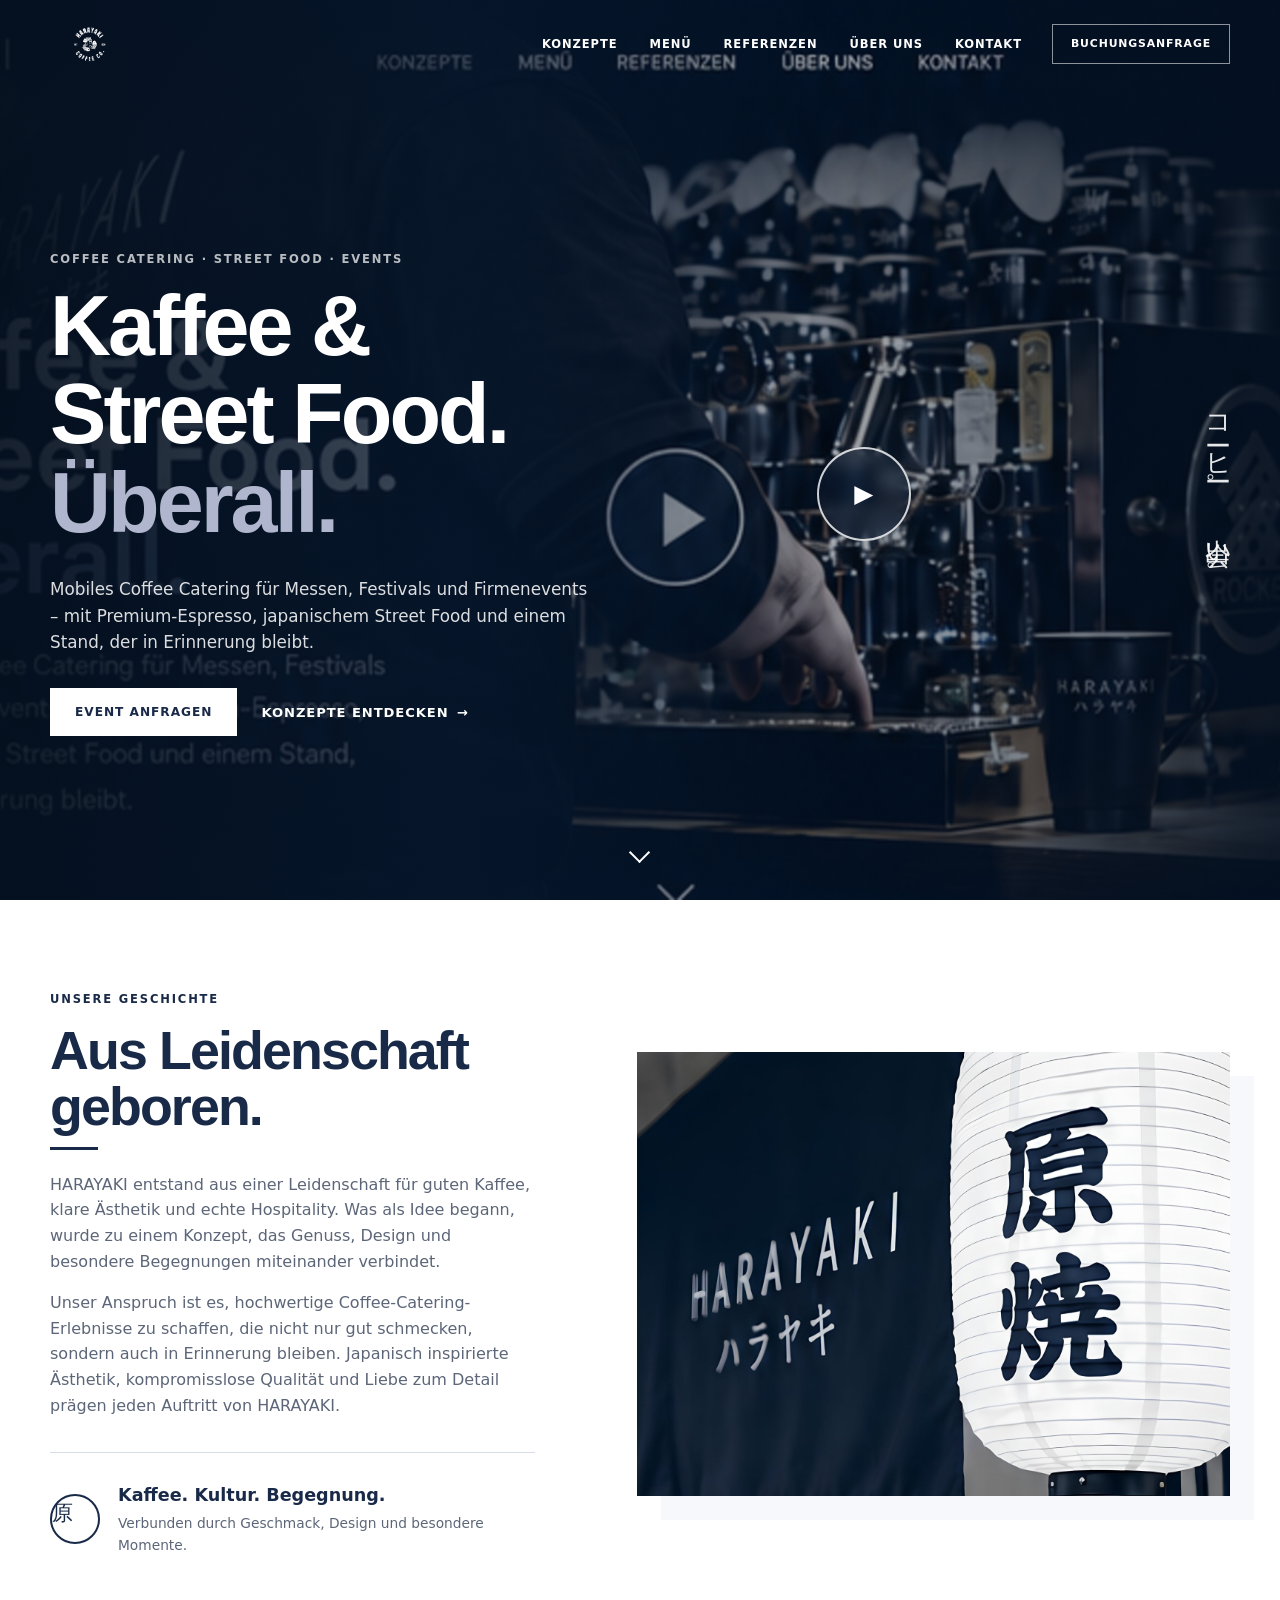
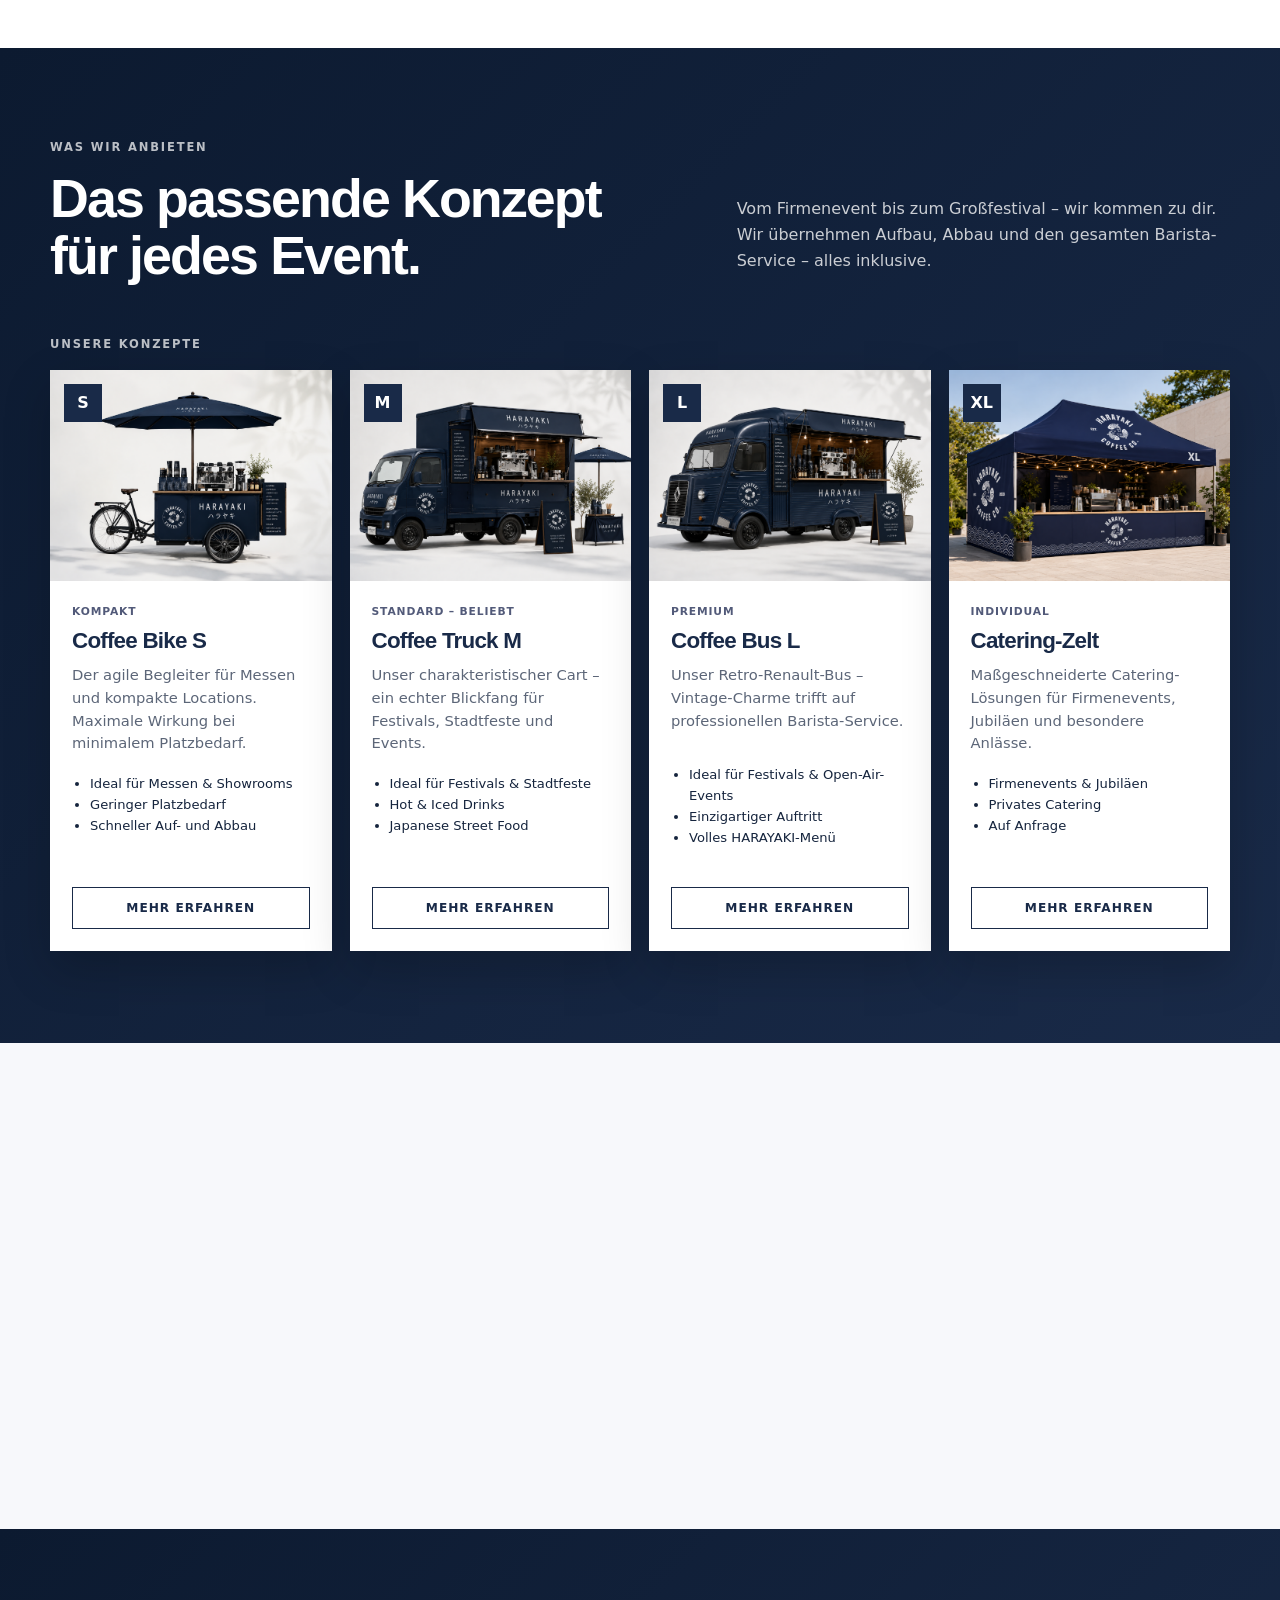
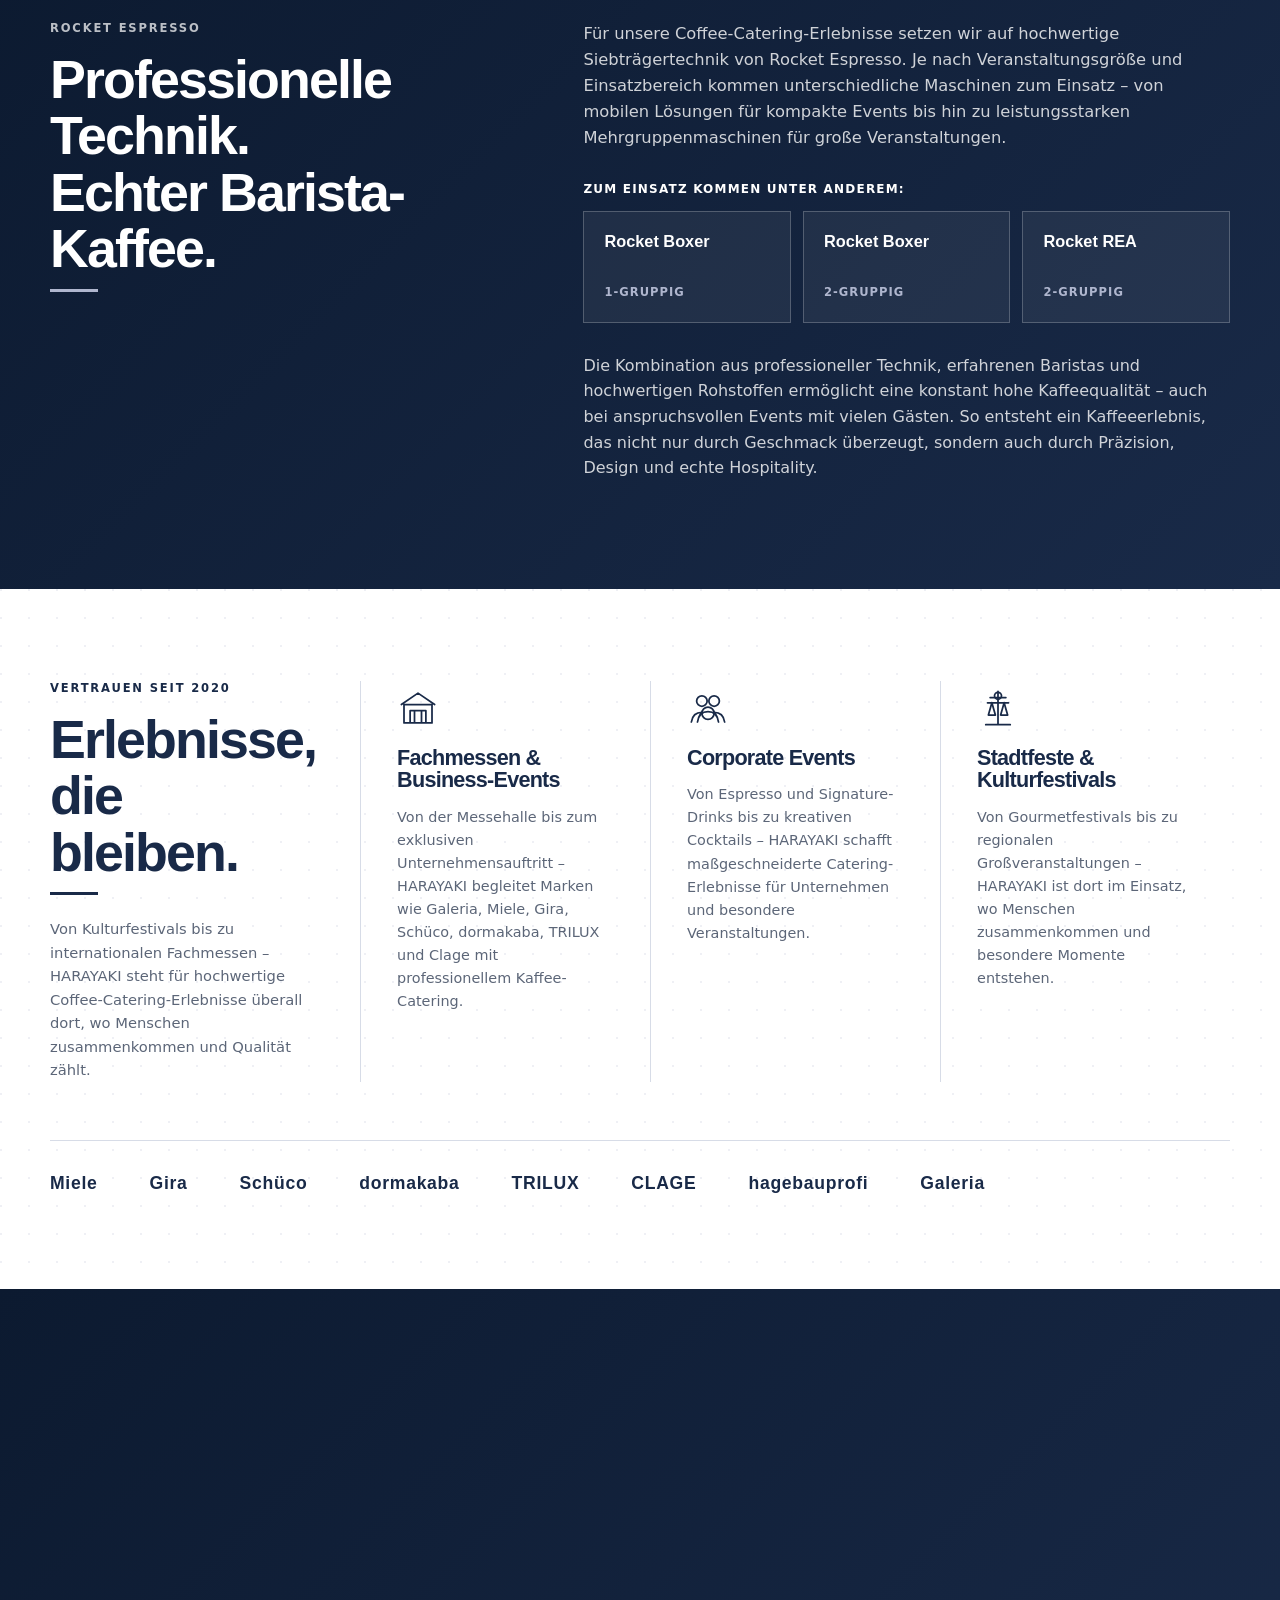
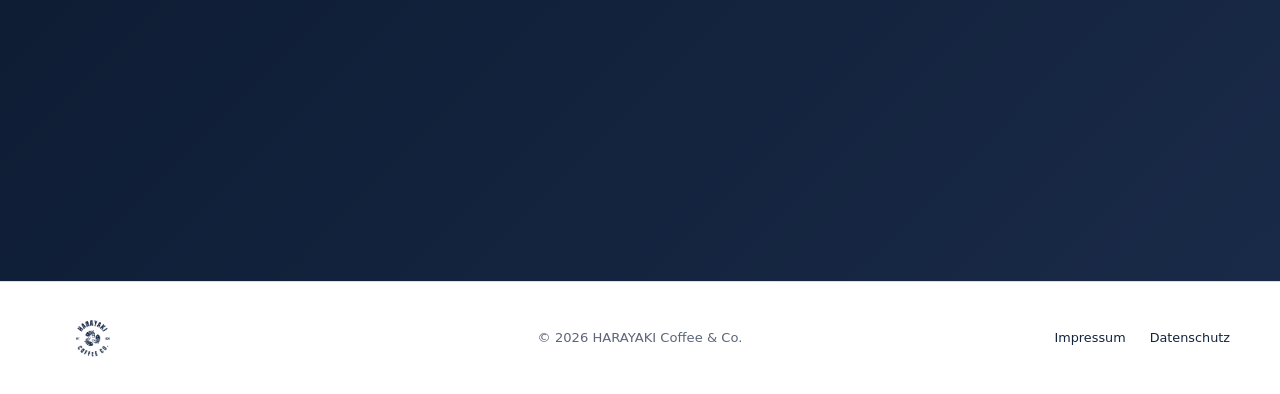
==== commit 1d2f8530: "Ergänze Rocket-Technik und Referenztexte" ====
--- a/index.html
+++ b/index.html
@@ -134,12 +134,36 @@
       </div>
     </section>
 
+    <section class="section technology-section" id="technik" aria-labelledby="technology-title">
+      <div class="container technology-grid">
+        <div class="technology-heading reveal">
+          <p class="eyebrow light">Rocket Espresso</p>
+          <h2 id="technology-title">Professionelle Technik.<br>Echter Barista-Kaffee.</h2>
+          <div class="accent-line accent-line-light"></div>
+        </div>
+
+        <div class="technology-copy reveal">
+          <p>Für unsere Coffee-Catering-Erlebnisse setzen wir auf hochwertige Siebträgertechnik von Rocket Espresso. Je nach Veranstaltungsgröße und Einsatzbereich kommen unterschiedliche Maschinen zum Einsatz – von mobilen Lösungen für kompakte Events bis hin zu leistungsstarken Mehrgruppenmaschinen für große Veranstaltungen.</p>
+
+          <p class="technology-label">Zum Einsatz kommen unter anderem:</p>
+          <ul class="machine-list" aria-label="Eingesetzte Rocket-Espressomaschinen">
+            <li><span>Rocket Boxer</span><strong>1-gruppig</strong></li>
+            <li><span>Rocket Boxer</span><strong>2-gruppig</strong></li>
+            <li><span>Rocket REA</span><strong>2-gruppig</strong></li>
+          </ul>
+
+          <p>Die Kombination aus professioneller Technik, erfahrenen Baristas und hochwertigen Rohstoffen ermöglicht eine konstant hohe Kaffeequalität – auch bei anspruchsvollen Events mit vielen Gästen. So entsteht ein Kaffeeerlebnis, das nicht nur durch Geschmack überzeugt, sondern auch durch Präzision, Design und echte Hospitality.</p>
+        </div>
+      </div>
+    </section>
+
     <section class="section trust-section" id="referenzen" aria-labelledby="trust-title">
       <div class="container trust-grid">
         <div class="trust-heading reveal">
           <p class="eyebrow">Vertrauen seit 2020</p>
           <h2 id="trust-title">Erlebnisse,<br>die bleiben.</h2>
           <div class="accent-line"></div>
+          <p>Von Kulturfestivals bis zu internationalen Fachmessen – HARAYAKI steht für hochwertige Coffee-Catering-Erlebnisse überall dort, wo Menschen zusammenkommen und Qualität zählt.</p>
         </div>
 
         <article class="trust-card reveal">
@@ -147,7 +171,7 @@
             <svg viewBox="0 0 48 48"><path d="M8 20h32v21H8zM5 20l19-13 19 13M15 41V27h18v14M20 27v14M28 27v14"/></svg>
           </div>
           <h3>Fachmessen &amp;<br>Business-Events</h3>
-          <p>Von der Messehalle bis zum exklusiven Unternehmensauftritt – HARAYAKI begleitet Marken mit professionellem Kaffee-Catering.</p>
+          <p>Von der Messehalle bis zum exklusiven Unternehmensauftritt – HARAYAKI begleitet Marken wie Galeria, Miele, Gira, Schüco, dormakaba, TRILUX und Clage mit professionellem Kaffee-Catering.</p>
         </article>
 
         <article class="trust-card reveal">
@@ -155,7 +179,7 @@
             <svg viewBox="0 0 48 48"><circle cx="17" cy="16" r="6"/><circle cx="31" cy="16" r="6"/><circle cx="24" cy="30" r="7"/><path d="M5 40c1-7 5-11 12-11M43 40c-1-7-5-11-12-11M12 40c1-8 5-12 12-12s11 4 12 12"/></svg>
           </div>
           <h3>Corporate Events</h3>
-          <p>Von Espresso und Signature-Drinks bis zu kreativen Cocktails – maßgeschneiderte Catering-Erlebnisse für Unternehmen.</p>
+          <p>Von Espresso und Signature-Drinks bis zu kreativen Cocktails – HARAYAKI schafft maßgeschneiderte Catering-Erlebnisse für Unternehmen und besondere Veranstaltungen.</p>
         </article>
 
         <article class="trust-card reveal">
@@ -163,7 +187,7 @@
             <svg viewBox="0 0 48 48"><path d="M24 5v38M15 12h18M12 18h24M10 43h28M17 18l-4 14h8l-4-14M31 18l-4 14h8l-4-14"/><circle cx="24" cy="10" r="4"/></svg>
           </div>
           <h3>Stadtfeste &amp;<br>Kulturfestivals</h3>
-          <p>Von Gourmetfestivals bis zu regionalen Großveranstaltungen – überall dort, wo Menschen zusammenkommen.</p>
+          <p>Von Gourmetfestivals bis zu regionalen Großveranstaltungen – HARAYAKI ist dort im Einsatz, wo Menschen zusammenkommen und besondere Momente entstehen.</p>
         </article>
       </div>
 
--- a/css/styles.css
+++ b/css/styles.css
@@ -235,10 +235,24 @@
 .menu-gallery img { width: 100%; height: 100%; object-fit: cover; transition: transform .35s ease; }
 .menu-gallery figure:hover img { transform: scale(1.05); }
 
+.technology-section { background: linear-gradient(135deg, var(--navy-deep), var(--navy)); }
+.technology-grid { display: grid; grid-template-columns: minmax(0, .8fr) minmax(0, 1.2fr); gap: clamp(50px, 8vw, 110px); align-items: start; }
+.technology-heading { position: sticky; top: calc(var(--header-height) + 42px); }
+.technology-heading h2 { color: var(--white); }
+.accent-line-light { background: var(--mist); }
+.technology-copy > p { color: rgba(255,255,255,.8); }
+.technology-copy > p:first-child { margin-bottom: 28px; font-size: 1.02rem; }
+.technology-copy .technology-label { margin-bottom: 12px; color: var(--white); font-size: .75rem; font-weight: 800; letter-spacing: .1em; text-transform: uppercase; }
+.machine-list { display: grid; grid-template-columns: repeat(3, minmax(0, 1fr)); gap: 12px; margin: 0 0 30px; padding: 0; list-style: none; }
+.machine-list li { display: flex; min-height: 112px; flex-direction: column; justify-content: space-between; gap: 16px; padding: 20px; border: 1px solid rgba(255,255,255,.22); background: rgba(255,255,255,.06); }
+.machine-list span { color: var(--white); font-family: var(--font-display); font-size: 1.02rem; font-weight: 800; line-height: 1.15; }
+.machine-list strong { color: var(--mist); font-size: .72rem; letter-spacing: .09em; text-transform: uppercase; }
+
 .trust-section { position: relative; overflow: hidden; background: var(--white); }
 .trust-section::before { content: ""; position: absolute; inset: 0; pointer-events: none; opacity: .2; background-image: radial-gradient(circle at 1px 1px, var(--mist) 1px, transparent 0); background-size: 28px 28px; }
 .trust-grid { position: relative; display: grid; grid-template-columns: .9fr repeat(3, 1fr); gap: 0; }
 .trust-heading { padding-right: 44px; }
+.trust-heading > p:last-child { max-width: 430px; margin-bottom: 0; font-size: .92rem; }
 .trust-card { padding: 6px 36px 0; border-left: 1px solid var(--border); }
 .trust-icon { width: 42px; height: 42px; margin-bottom: 18px; color: var(--navy); }
 .trust-icon svg { width: 100%; height: 100%; fill: none; stroke: currentColor; stroke-width: 2; stroke-linecap: round; stroke-linejoin: round; }
@@ -358,7 +372,9 @@
   .hero-copy { align-self: center; }
   .video-toggle { width: 76px; height: 76px; }
   .hero-japanese { display: none; }
-  .story-grid, .menu-layout, .section-intro, .contact-grid, .package-modal-grid { grid-template-columns: 1fr; }
+  .story-grid, .menu-layout, .technology-grid, .section-intro, .contact-grid, .package-modal-grid { grid-template-columns: 1fr; }
+  .technology-grid { gap: 28px; }
+  .technology-heading { position: static; }
   .story-media { order: -1; }
   .story-media img { box-shadow: 12px 12px 0 var(--paper); }
   .section-intro { gap: 20px; align-items: start; }
@@ -385,6 +401,8 @@
   .package-grid { grid-template-columns: 1fr; }
   .form-row { grid-template-columns: 1fr; }
   .menu-gallery { gap: 7px; }
+  .machine-list { grid-template-columns: 1fr; }
+  .machine-list li { min-height: 0; }
   .modal { padding: 10px; }
   .modal-dialog { max-height: calc(100vh - 20px); }
   .modal-menu, .package-modal-copy { padding: 28px 22px; }
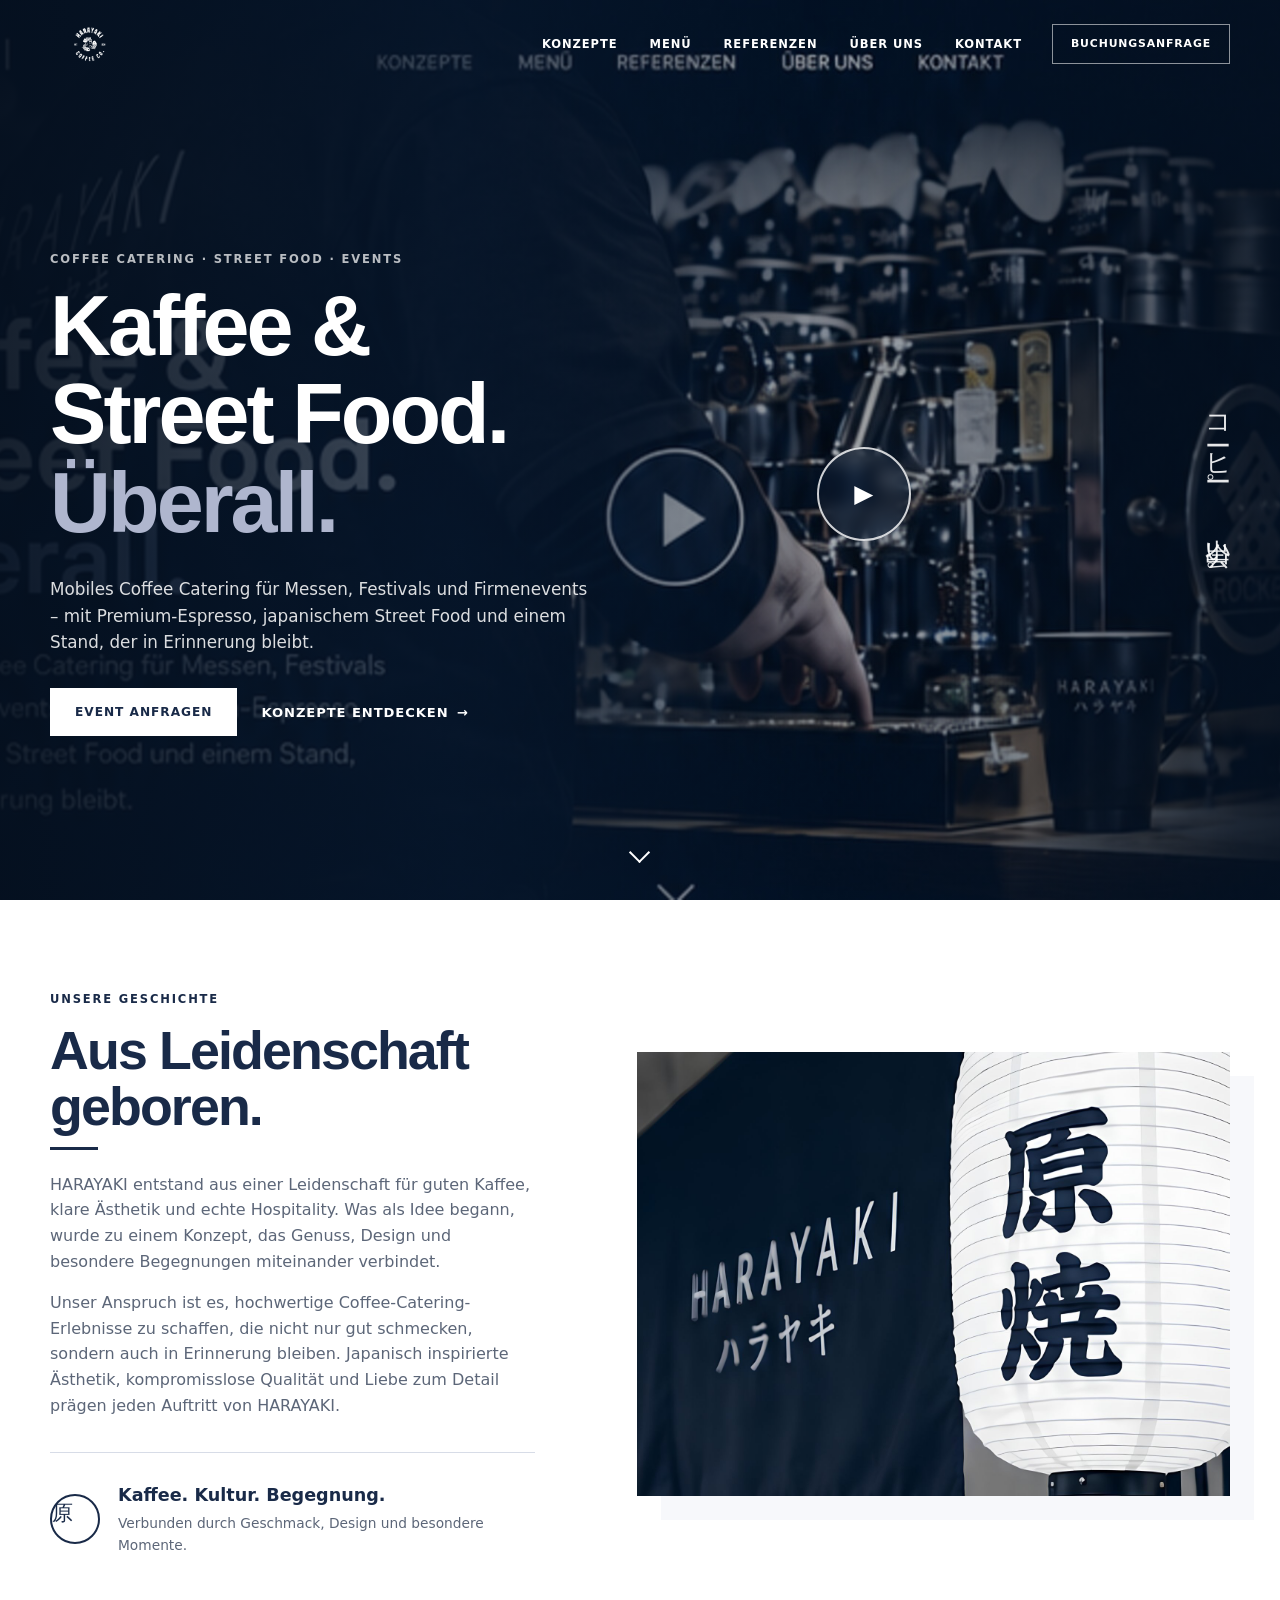
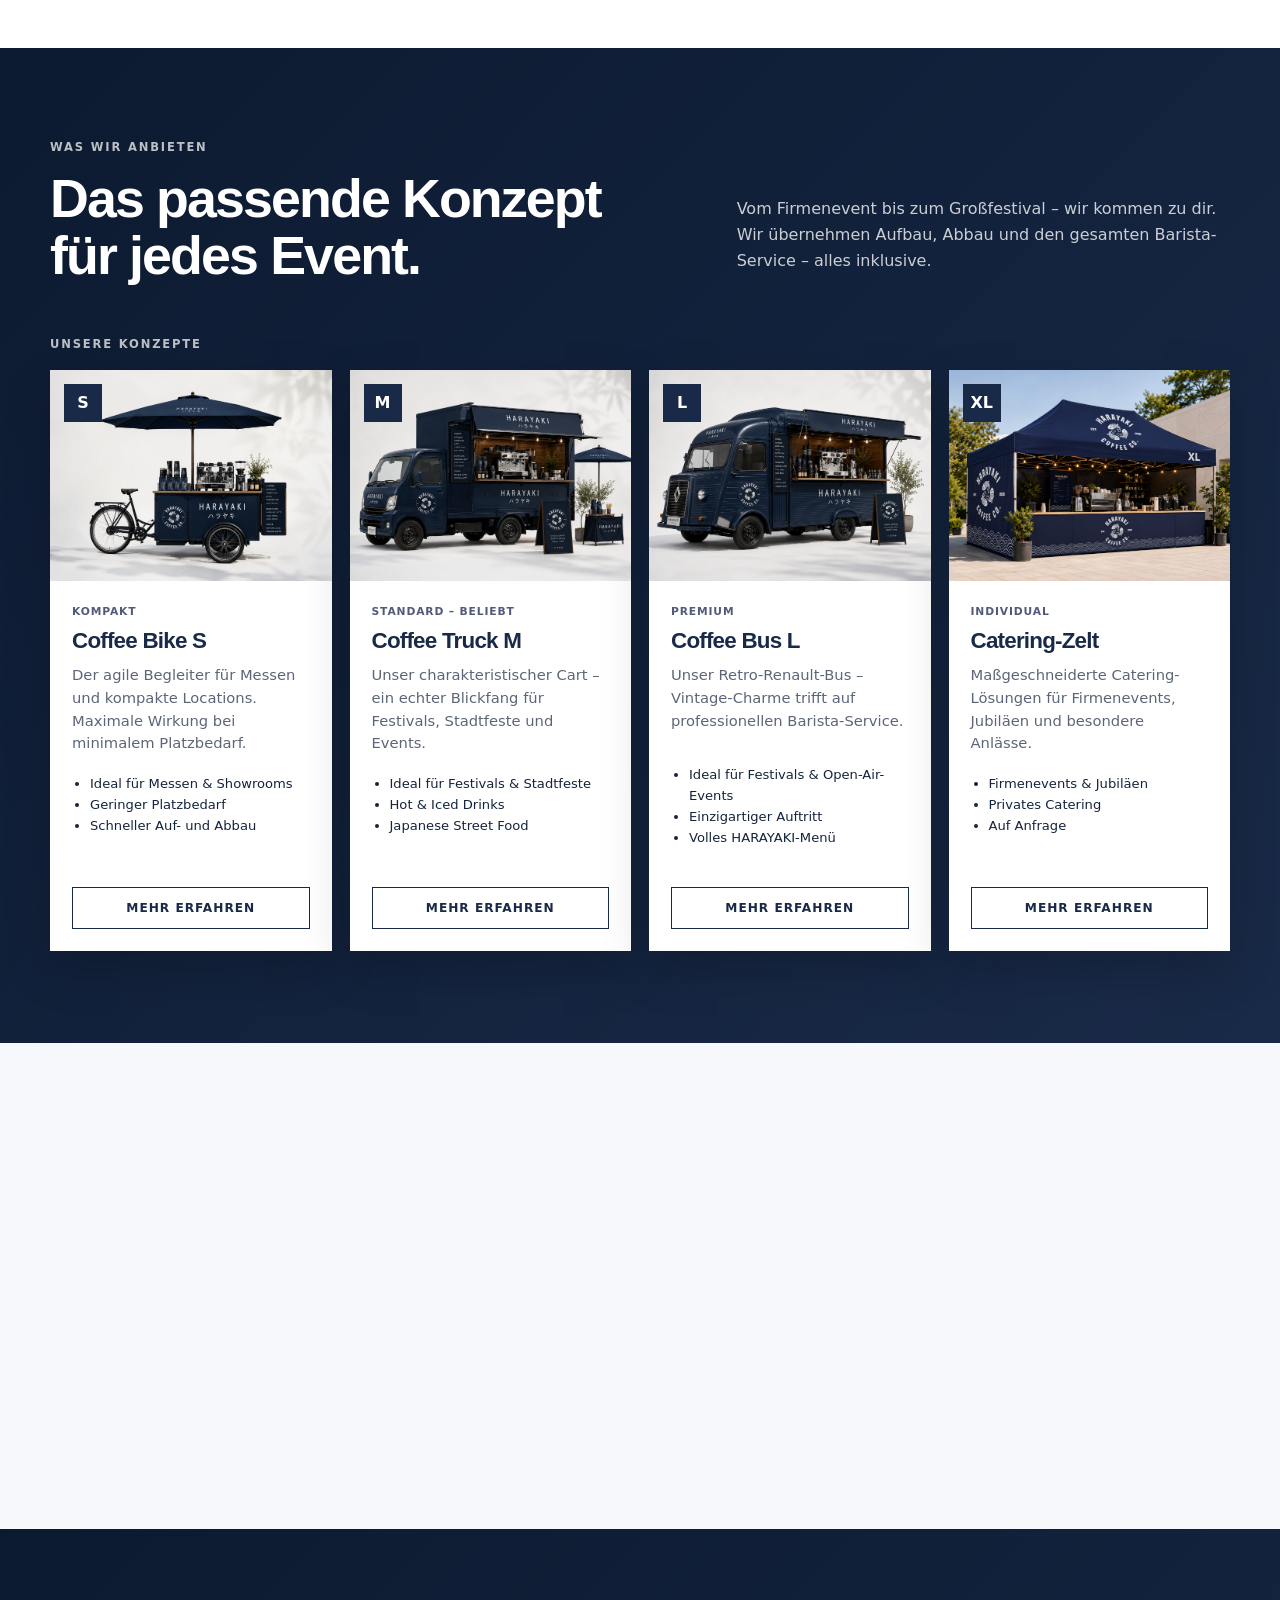
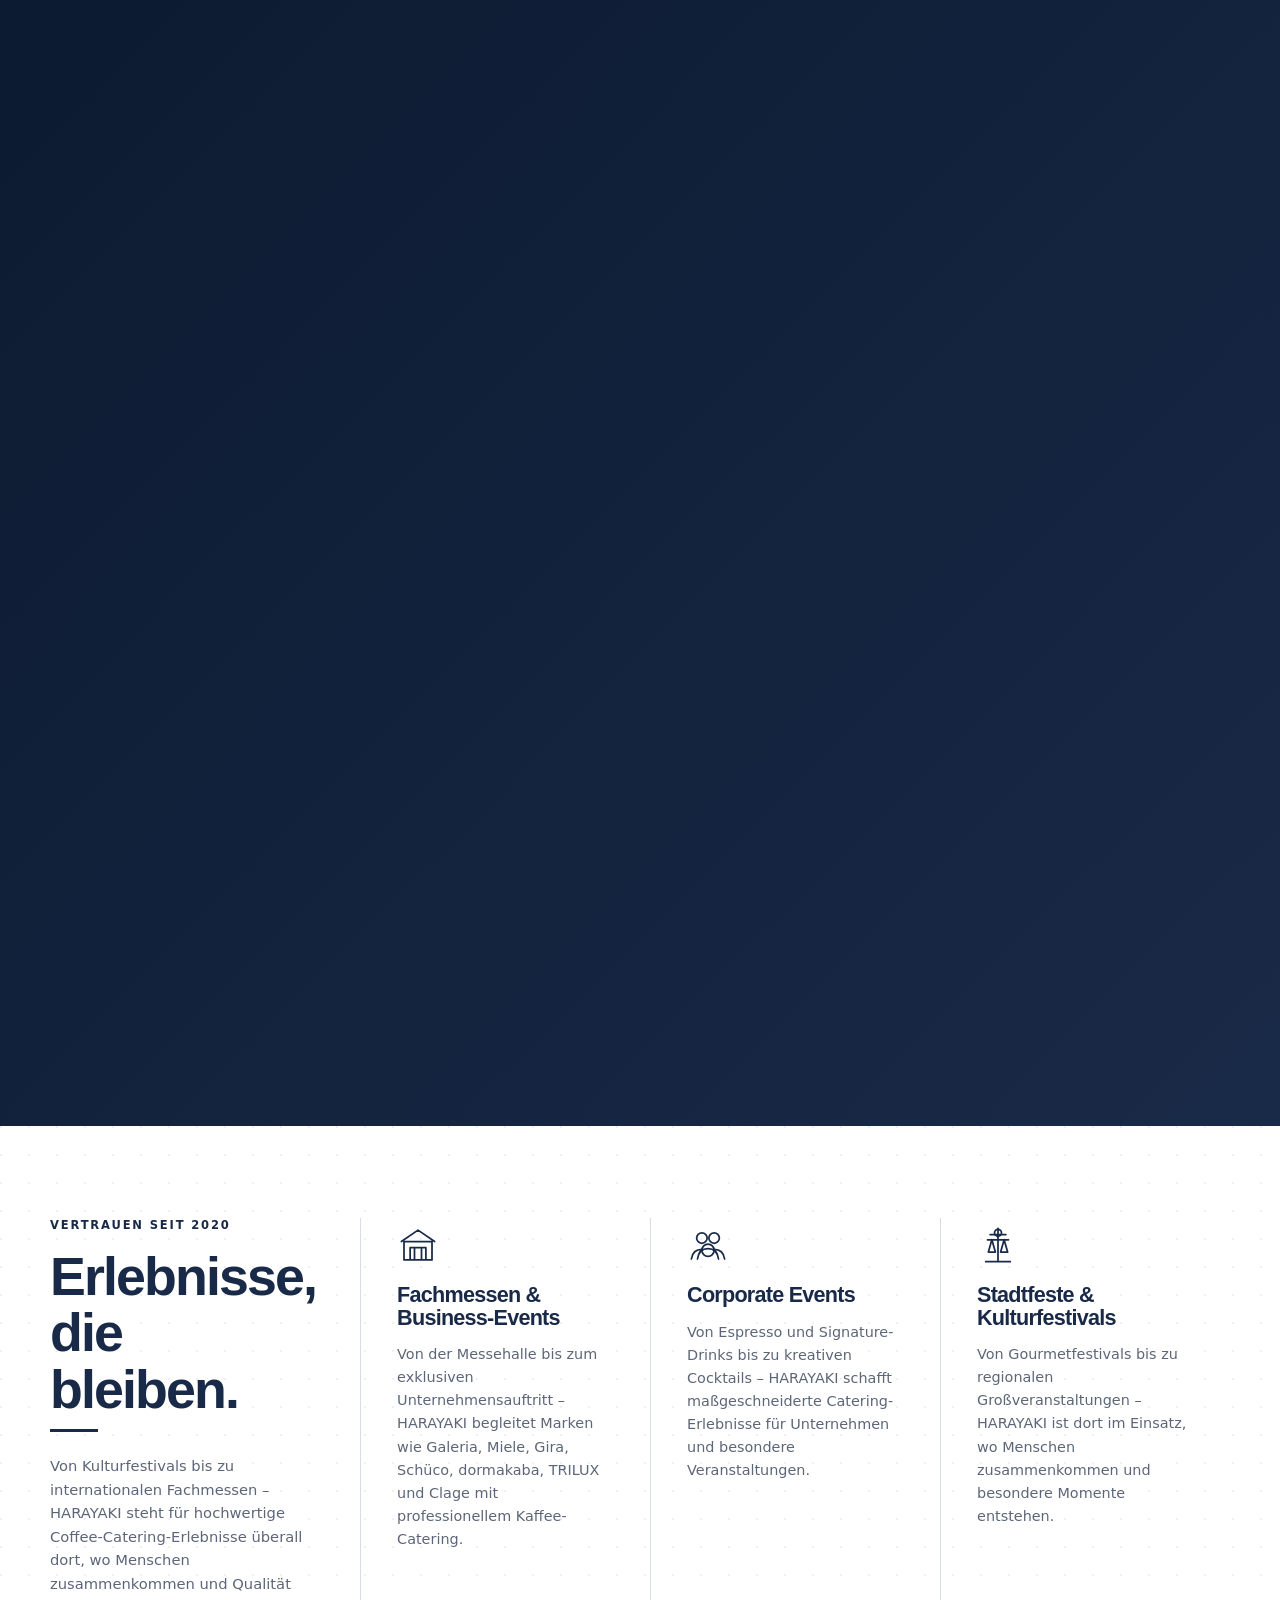
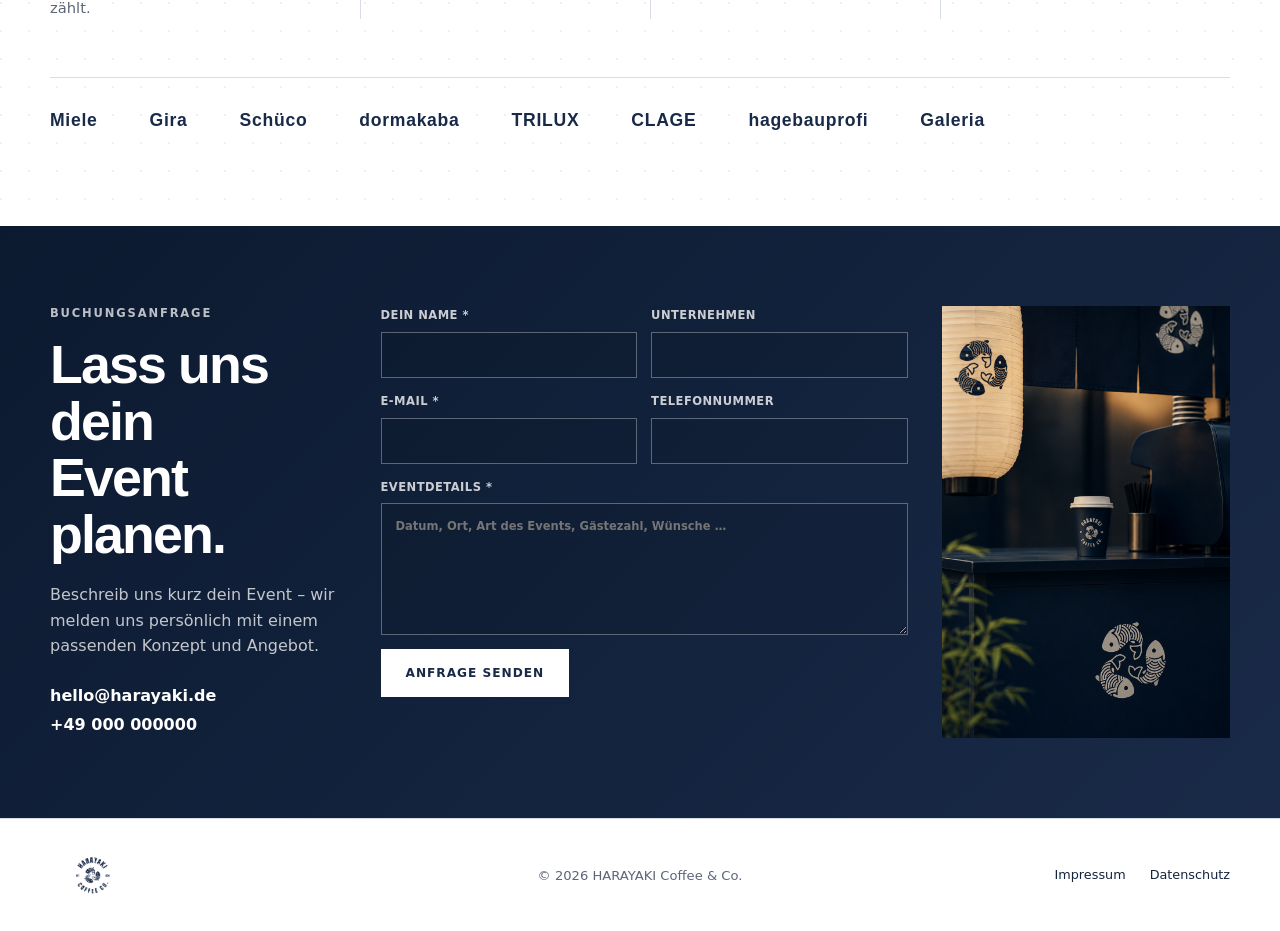
==== commit a508a13c: "Ergänze Rocket-Bildergalerie und mobiles Karussell" ====
--- a/index.html
+++ b/index.html
@@ -135,11 +135,46 @@
     </section>
 
     <section class="section technology-section" id="technik" aria-labelledby="technology-title">
-      <div class="container technology-grid">
+      <div class="container">
         <div class="technology-heading reveal">
           <p class="eyebrow light">Rocket Espresso</p>
           <h2 id="technology-title">Professionelle Technik.<br>Echter Barista-Kaffee.</h2>
           <div class="accent-line accent-line-light"></div>
+        </div>
+
+        <div class="rocket-carousel reveal" data-rocket-carousel aria-label="Rocket-Espressomaschinen">
+          <div class="rocket-track" data-rocket-track tabindex="0">
+            <figure class="rocket-slide">
+              <div class="rocket-media" data-placeholder="Bild Rocket Boxer · 1-gruppig">
+                <img class="rocket-image" src="assets/images/rocket-boxer-1-group.jpg" alt="Rocket Boxer mit einer Brühgruppe" loading="lazy">
+              </div>
+              <figcaption><strong>Rocket Boxer</strong><span>1-gruppig</span></figcaption>
+            </figure>
+
+            <figure class="rocket-slide">
+              <div class="rocket-media" data-placeholder="Bild Rocket Boxer · 2-gruppig">
+                <img class="rocket-image" src="assets/images/rocket-boxer-2-group.jpg" alt="Rocket Boxer mit zwei Brühgruppen" loading="lazy">
+              </div>
+              <figcaption><strong>Rocket Boxer</strong><span>2-gruppig</span></figcaption>
+            </figure>
+
+            <figure class="rocket-slide">
+              <div class="rocket-media" data-placeholder="Bild Rocket REA · 2-gruppig">
+                <img class="rocket-image" src="assets/images/rocket-rea-2-group.jpg" alt="Rocket REA mit zwei Brühgruppen" loading="lazy">
+              </div>
+              <figcaption><strong>Rocket REA</strong><span>2-gruppig</span></figcaption>
+            </figure>
+          </div>
+
+          <div class="rocket-carousel-controls" aria-label="Karussellsteuerung">
+            <button class="rocket-arrow" type="button" data-rocket-prev aria-label="Vorherige Maschine">←</button>
+            <div class="rocket-dots" aria-label="Maschine auswählen">
+              <button type="button" data-rocket-dot="0" aria-label="Rocket Boxer 1-gruppig anzeigen" aria-current="true"></button>
+              <button type="button" data-rocket-dot="1" aria-label="Rocket Boxer 2-gruppig anzeigen" aria-current="false"></button>
+              <button type="button" data-rocket-dot="2" aria-label="Rocket REA 2-gruppig anzeigen" aria-current="false"></button>
+            </div>
+            <button class="rocket-arrow" type="button" data-rocket-next aria-label="Nächste Maschine">→</button>
+          </div>
         </div>
 
         <div class="technology-copy reveal">
--- a/css/styles.css
+++ b/css/styles.css
@@ -236,10 +236,22 @@
 .menu-gallery figure:hover img { transform: scale(1.05); }
 
 .technology-section { background: linear-gradient(135deg, var(--navy-deep), var(--navy)); }
-.technology-grid { display: grid; grid-template-columns: minmax(0, .8fr) minmax(0, 1.2fr); gap: clamp(50px, 8vw, 110px); align-items: start; }
-.technology-heading { position: sticky; top: calc(var(--header-height) + 42px); }
+.technology-heading { max-width: 800px; margin-bottom: 42px; }
 .technology-heading h2 { color: var(--white); }
 .accent-line-light { background: var(--mist); }
+.rocket-carousel { margin-bottom: 42px; }
+.rocket-track { display: grid; grid-template-columns: repeat(3, minmax(0, 1fr)); gap: 16px; }
+.rocket-slide { min-width: 0; margin: 0; border: 1px solid rgba(255,255,255,.18); background: rgba(255,255,255,.06); }
+.rocket-media { position: relative; display: grid; overflow: hidden; aspect-ratio: 4/3; place-items: center; background: rgba(255,255,255,.08); }
+.rocket-media::before { content: attr(data-placeholder); padding: 24px; color: rgba(255,255,255,.52); font-size: .75rem; font-weight: 800; letter-spacing: .08em; text-align: center; text-transform: uppercase; }
+.rocket-media img { position: absolute; inset: 0; width: 100%; height: 100%; object-fit: cover; transition: opacity .2s ease, transform .35s ease; }
+.rocket-media.is-missing img { opacity: 0; }
+.rocket-slide:hover .rocket-media img { transform: scale(1.025); }
+.rocket-slide figcaption { display: flex; align-items: center; justify-content: space-between; gap: 18px; padding: 17px 20px; }
+.rocket-slide figcaption strong { color: var(--white); font-family: var(--font-display); font-size: 1rem; }
+.rocket-slide figcaption span { color: var(--mist); font-size: .7rem; font-weight: 800; letter-spacing: .08em; text-transform: uppercase; }
+.rocket-carousel-controls { display: none; }
+.technology-copy { max-width: 900px; }
 .technology-copy > p { color: rgba(255,255,255,.8); }
 .technology-copy > p:first-child { margin-bottom: 28px; font-size: 1.02rem; }
 .technology-copy .technology-label { margin-bottom: 12px; color: var(--white); font-size: .75rem; font-weight: 800; letter-spacing: .1em; text-transform: uppercase; }
@@ -372,9 +384,17 @@
   .hero-copy { align-self: center; }
   .video-toggle { width: 76px; height: 76px; }
   .hero-japanese { display: none; }
-  .story-grid, .menu-layout, .technology-grid, .section-intro, .contact-grid, .package-modal-grid { grid-template-columns: 1fr; }
-  .technology-grid { gap: 28px; }
-  .technology-heading { position: static; }
+  .story-grid, .menu-layout, .section-intro, .contact-grid, .package-modal-grid { grid-template-columns: 1fr; }
+  .technology-heading { margin-bottom: 30px; }
+  .rocket-carousel { margin-right: calc((100vw - var(--container)) / -2); margin-bottom: 34px; }
+  .rocket-track { display: flex; gap: 14px; overflow-x: auto; padding-right: calc((100vw - var(--container)) / 2); scroll-behavior: smooth; scroll-snap-type: x mandatory; scrollbar-width: none; }
+  .rocket-track::-webkit-scrollbar { display: none; }
+  .rocket-slide { flex: 0 0 min(84vw, 540px); scroll-snap-align: start; }
+  .rocket-carousel-controls { display: flex; align-items: center; justify-content: space-between; margin-top: 18px; padding-right: calc((100vw - var(--container)) / 2); }
+  .rocket-arrow { display: grid; width: 42px; height: 42px; place-items: center; border: 1px solid rgba(255,255,255,.35); border-radius: 50%; background: transparent; color: var(--white); cursor: pointer; font-size: 1.2rem; }
+  .rocket-dots { display: flex; gap: 9px; align-items: center; }
+  .rocket-dots button { width: 8px; height: 8px; border: 0; border-radius: 50%; padding: 0; background: rgba(255,255,255,.35); cursor: pointer; transition: width .2s ease, border-radius .2s ease, background .2s ease; }
+  .rocket-dots button[aria-current="true"] { width: 24px; border-radius: 999px; background: var(--white); }
   .story-media { order: -1; }
   .story-media img { box-shadow: 12px 12px 0 var(--paper); }
   .section-intro { gap: 20px; align-items: start; }
@@ -403,6 +423,7 @@
   .menu-gallery { gap: 7px; }
   .machine-list { grid-template-columns: 1fr; }
   .machine-list li { min-height: 0; }
+  .rocket-slide { flex-basis: calc(100vw - 45px); }
   .modal { padding: 10px; }
   .modal-dialog { max-height: calc(100vh - 20px); }
   .modal-menu, .package-modal-copy { padding: 28px 22px; }
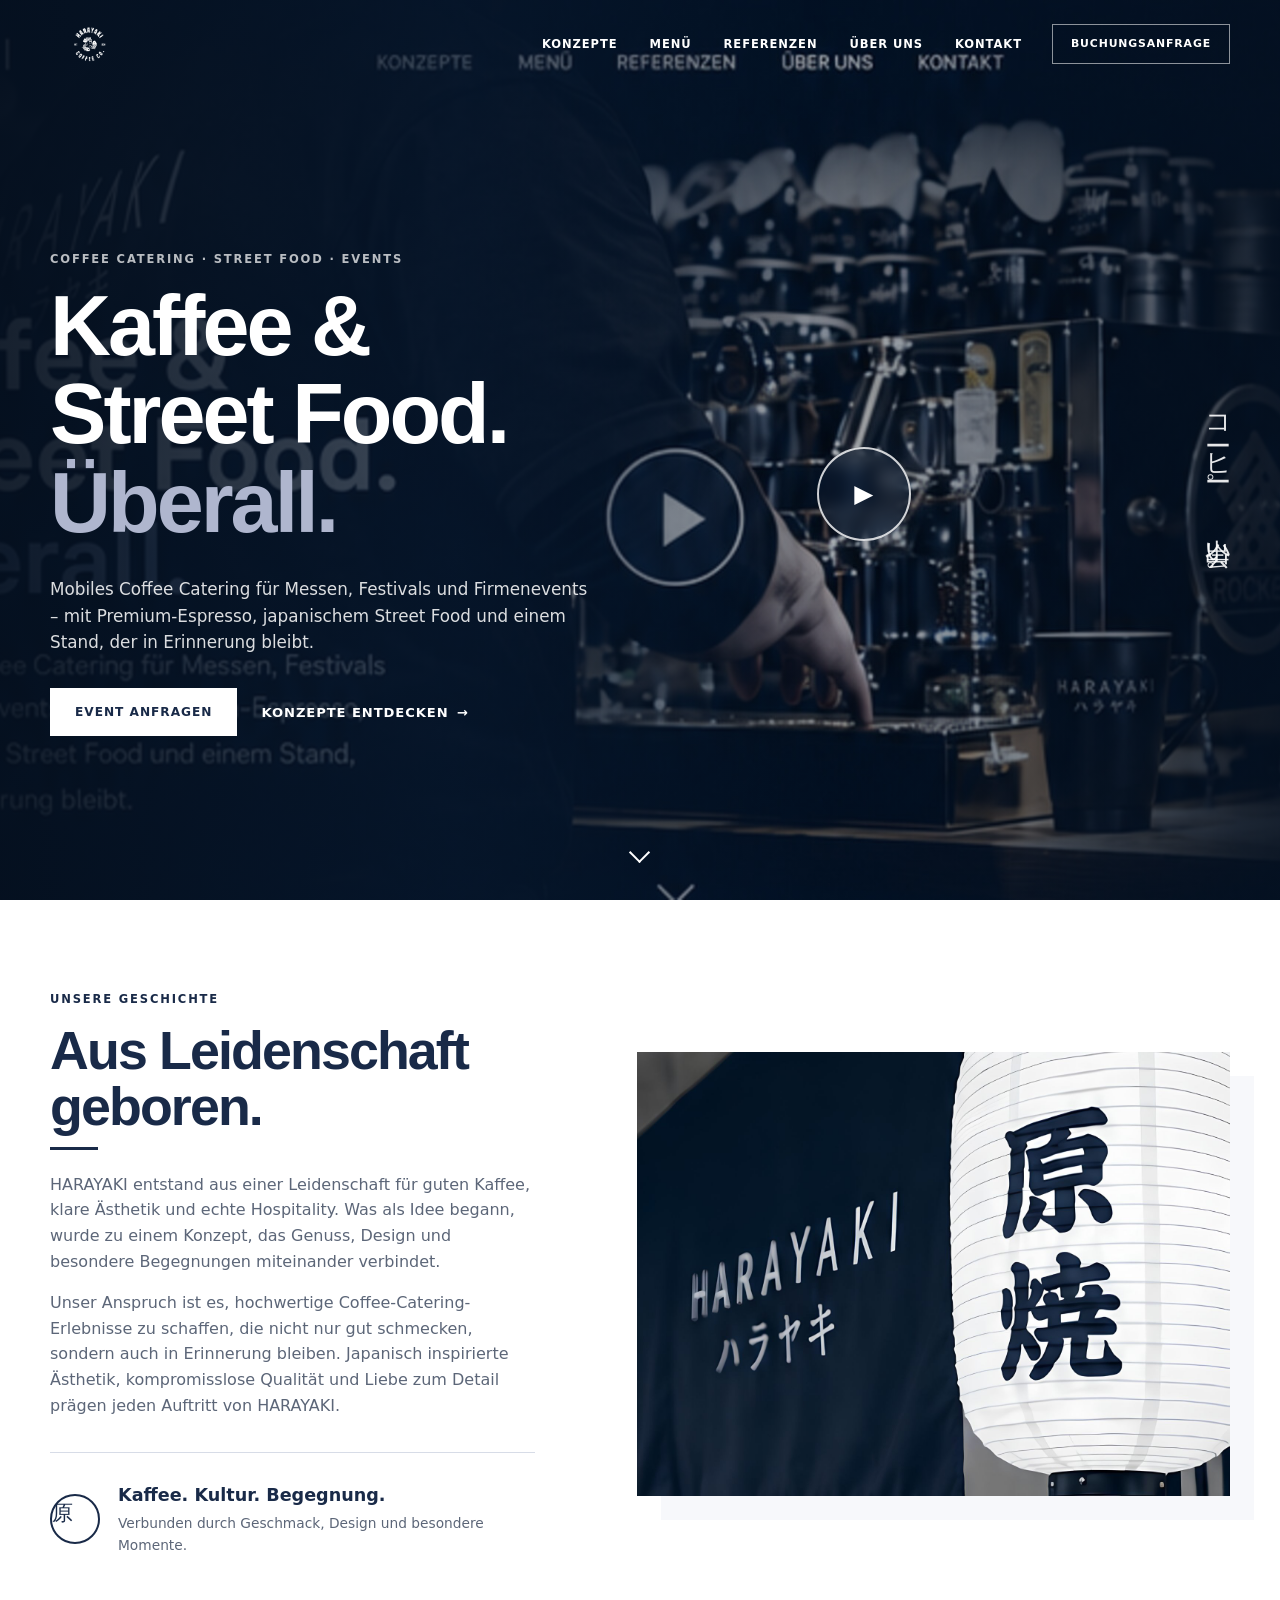
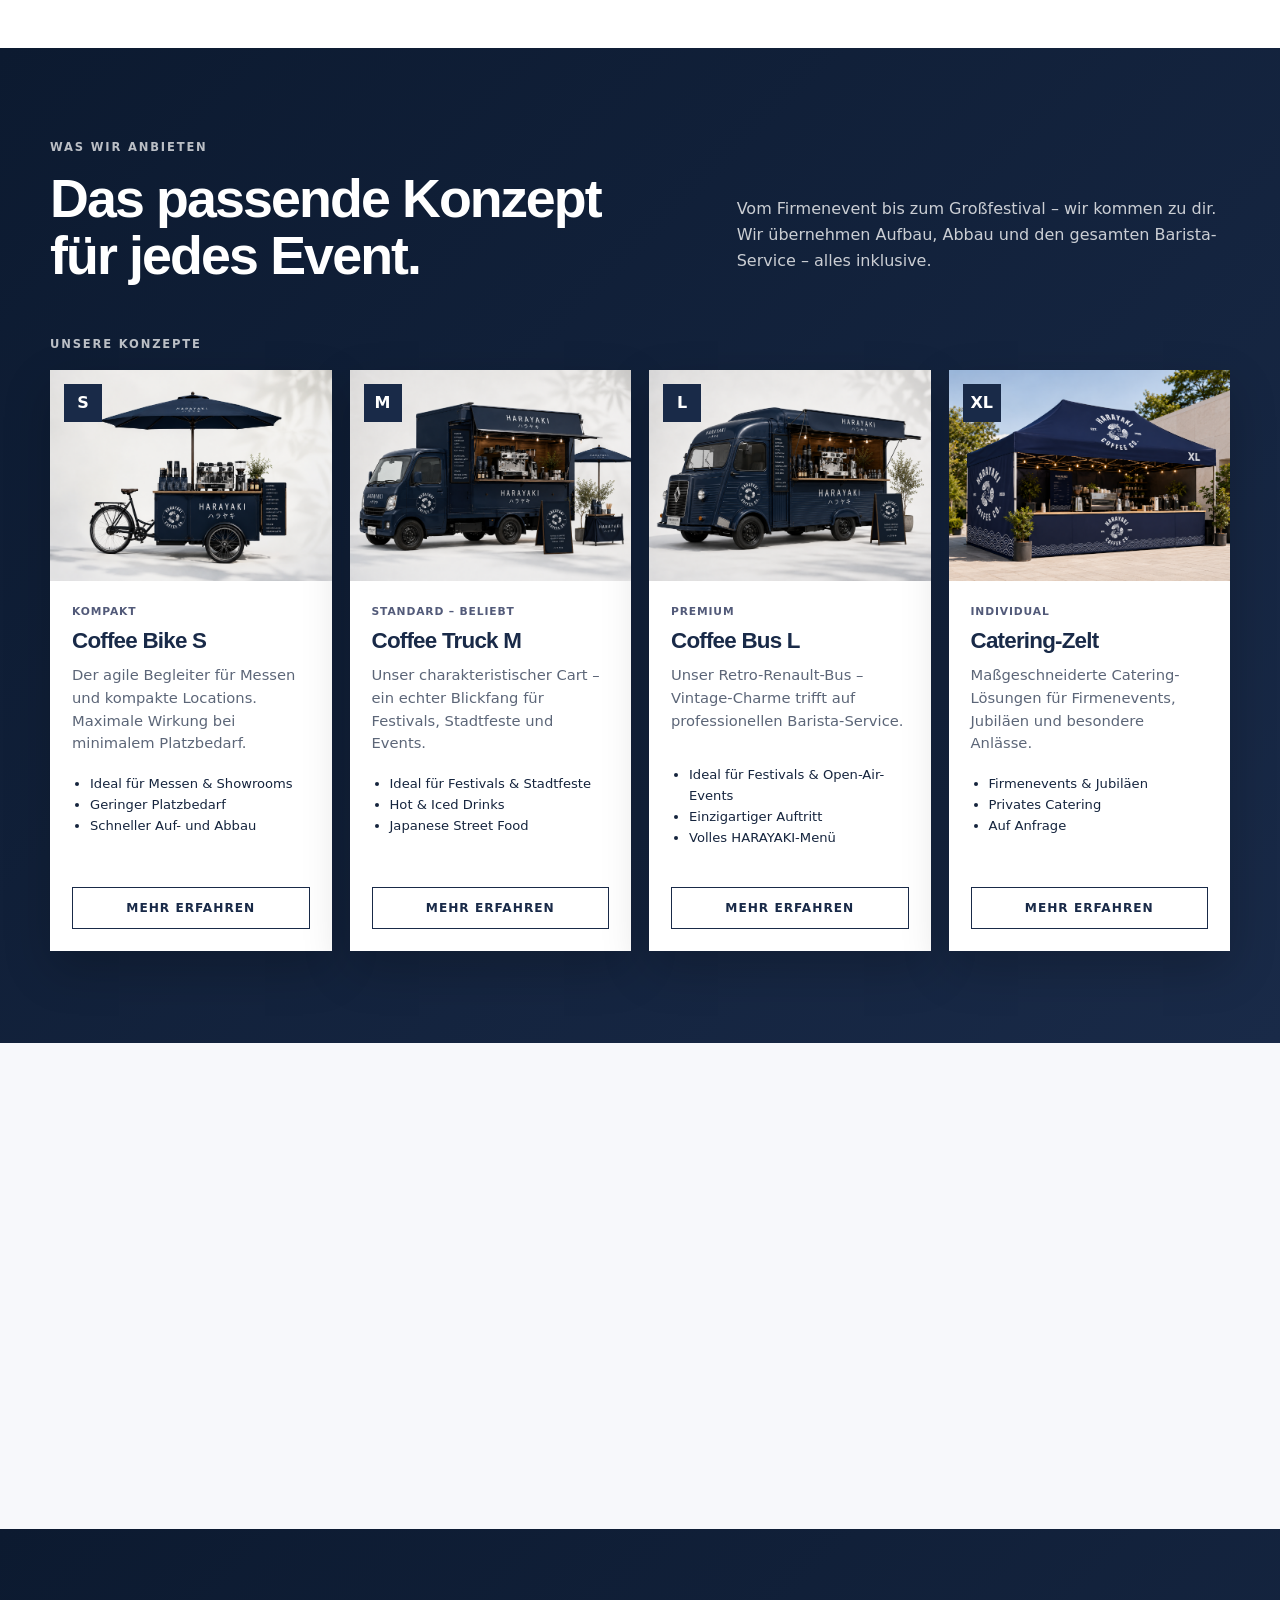
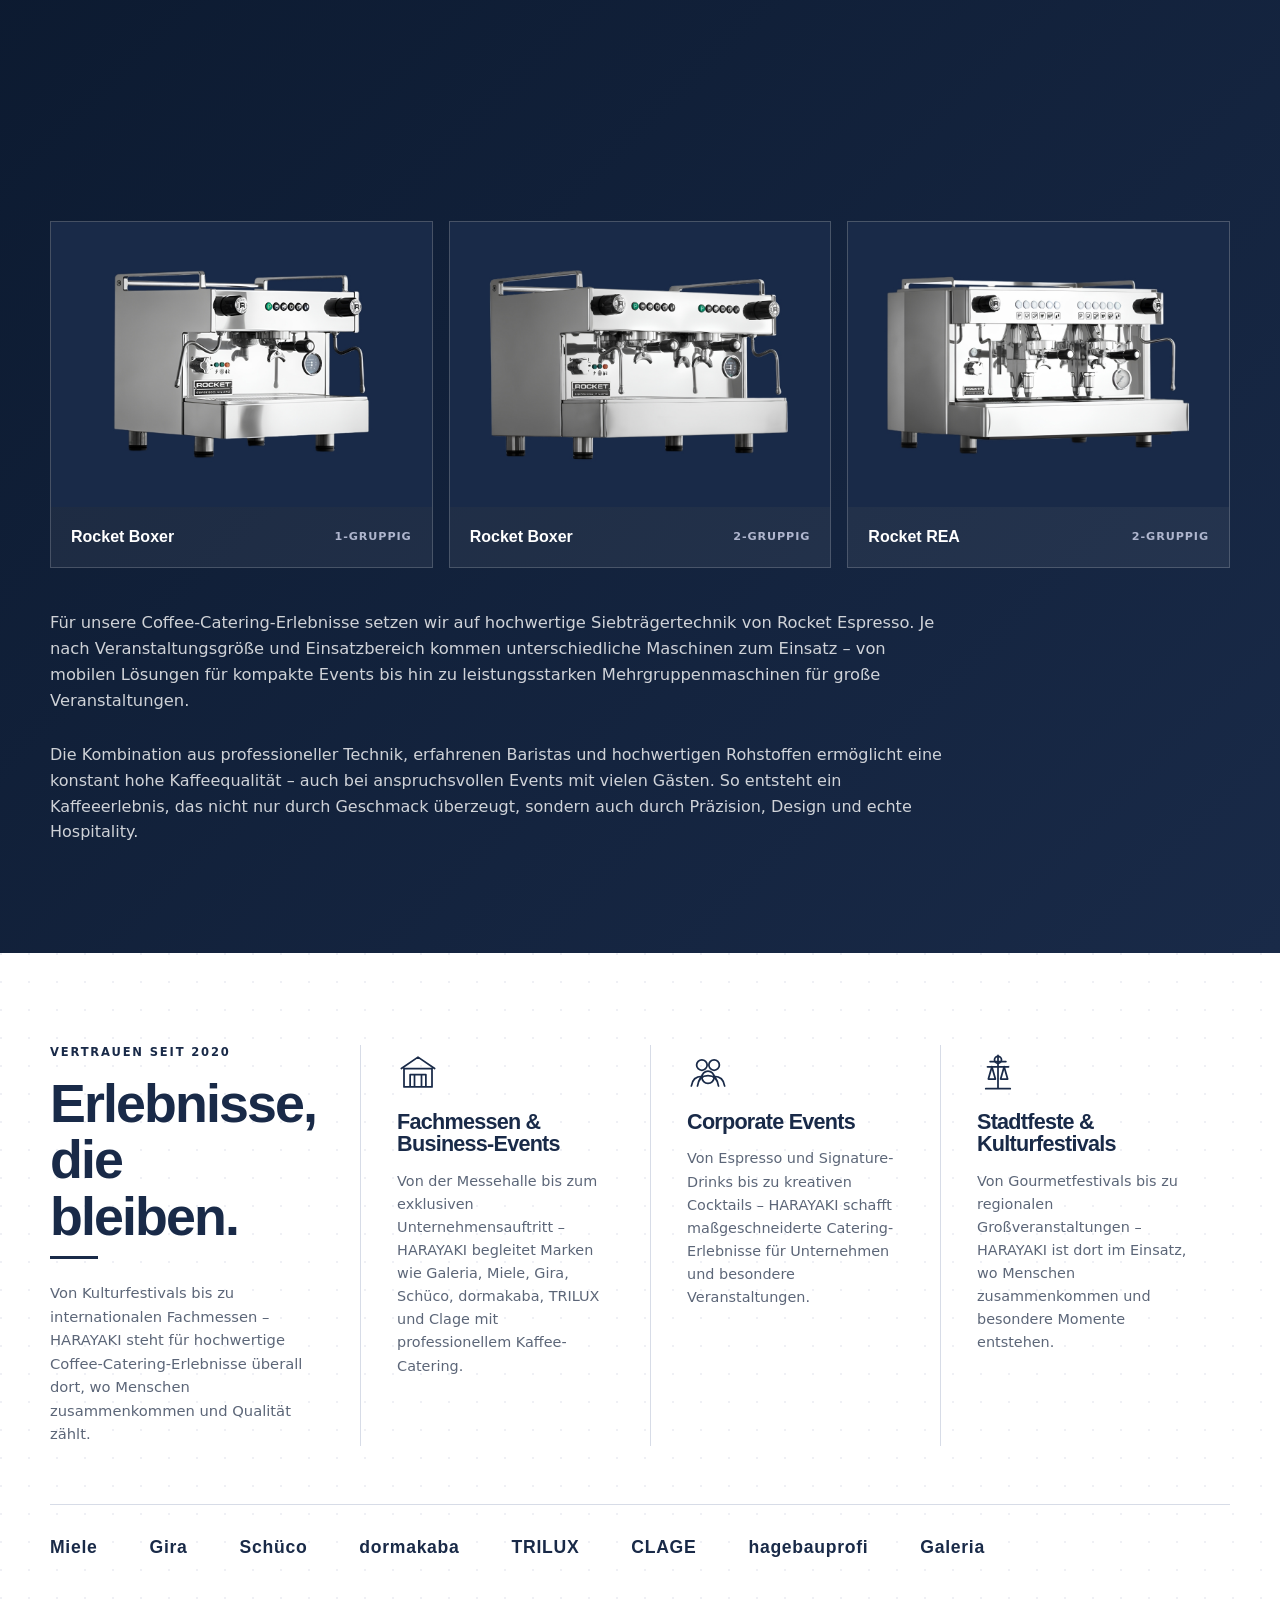
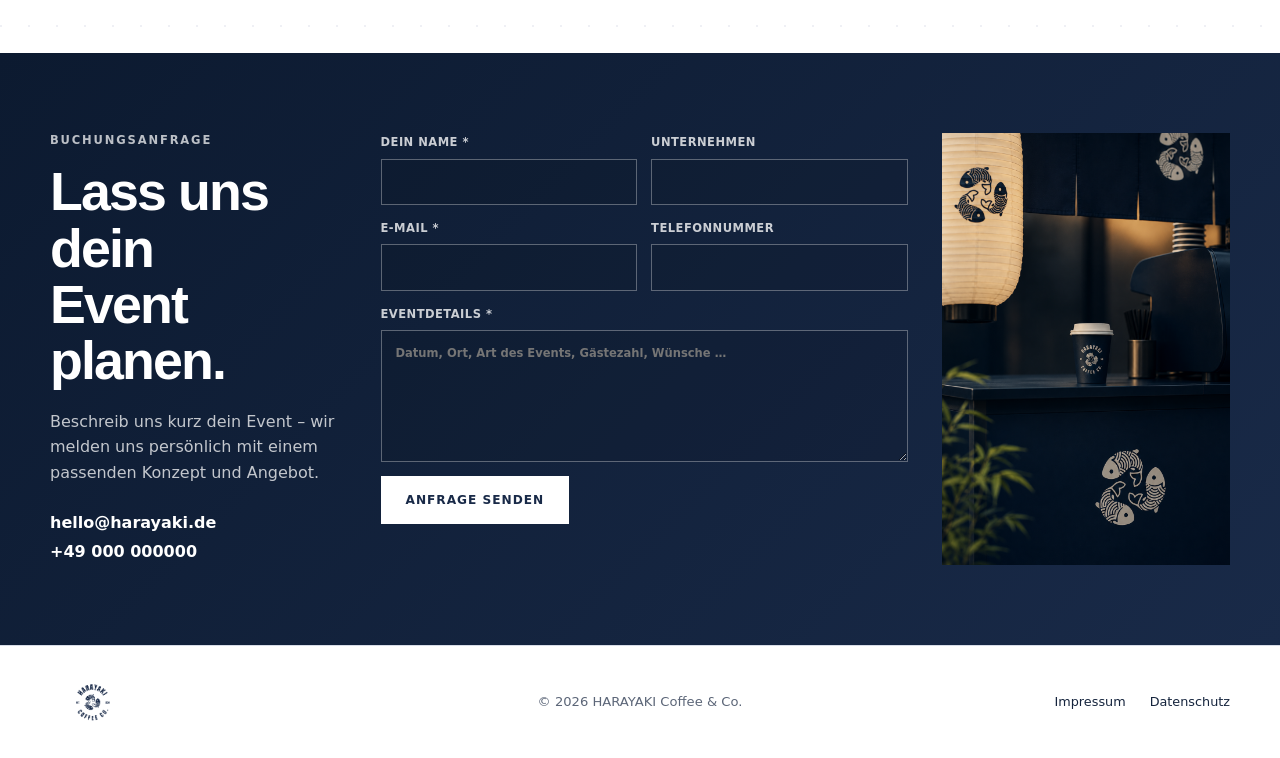
==== commit 603e5be8: "Update index.html" ====
--- a/index.html
+++ b/index.html
@@ -180,12 +180,6 @@
         <div class="technology-copy reveal">
           <p>Für unsere Coffee-Catering-Erlebnisse setzen wir auf hochwertige Siebträgertechnik von Rocket Espresso. Je nach Veranstaltungsgröße und Einsatzbereich kommen unterschiedliche Maschinen zum Einsatz – von mobilen Lösungen für kompakte Events bis hin zu leistungsstarken Mehrgruppenmaschinen für große Veranstaltungen.</p>
 
-          <p class="technology-label">Zum Einsatz kommen unter anderem:</p>
-          <ul class="machine-list" aria-label="Eingesetzte Rocket-Espressomaschinen">
-            <li><span>Rocket Boxer</span><strong>1-gruppig</strong></li>
-            <li><span>Rocket Boxer</span><strong>2-gruppig</strong></li>
-            <li><span>Rocket REA</span><strong>2-gruppig</strong></li>
-          </ul>
 
           <p>Die Kombination aus professioneller Technik, erfahrenen Baristas und hochwertigen Rohstoffen ermöglicht eine konstant hohe Kaffeequalität – auch bei anspruchsvollen Events mit vielen Gästen. So entsteht ein Kaffeeerlebnis, das nicht nur durch Geschmack überzeugt, sondern auch durch Präzision, Design und echte Hospitality.</p>
         </div>
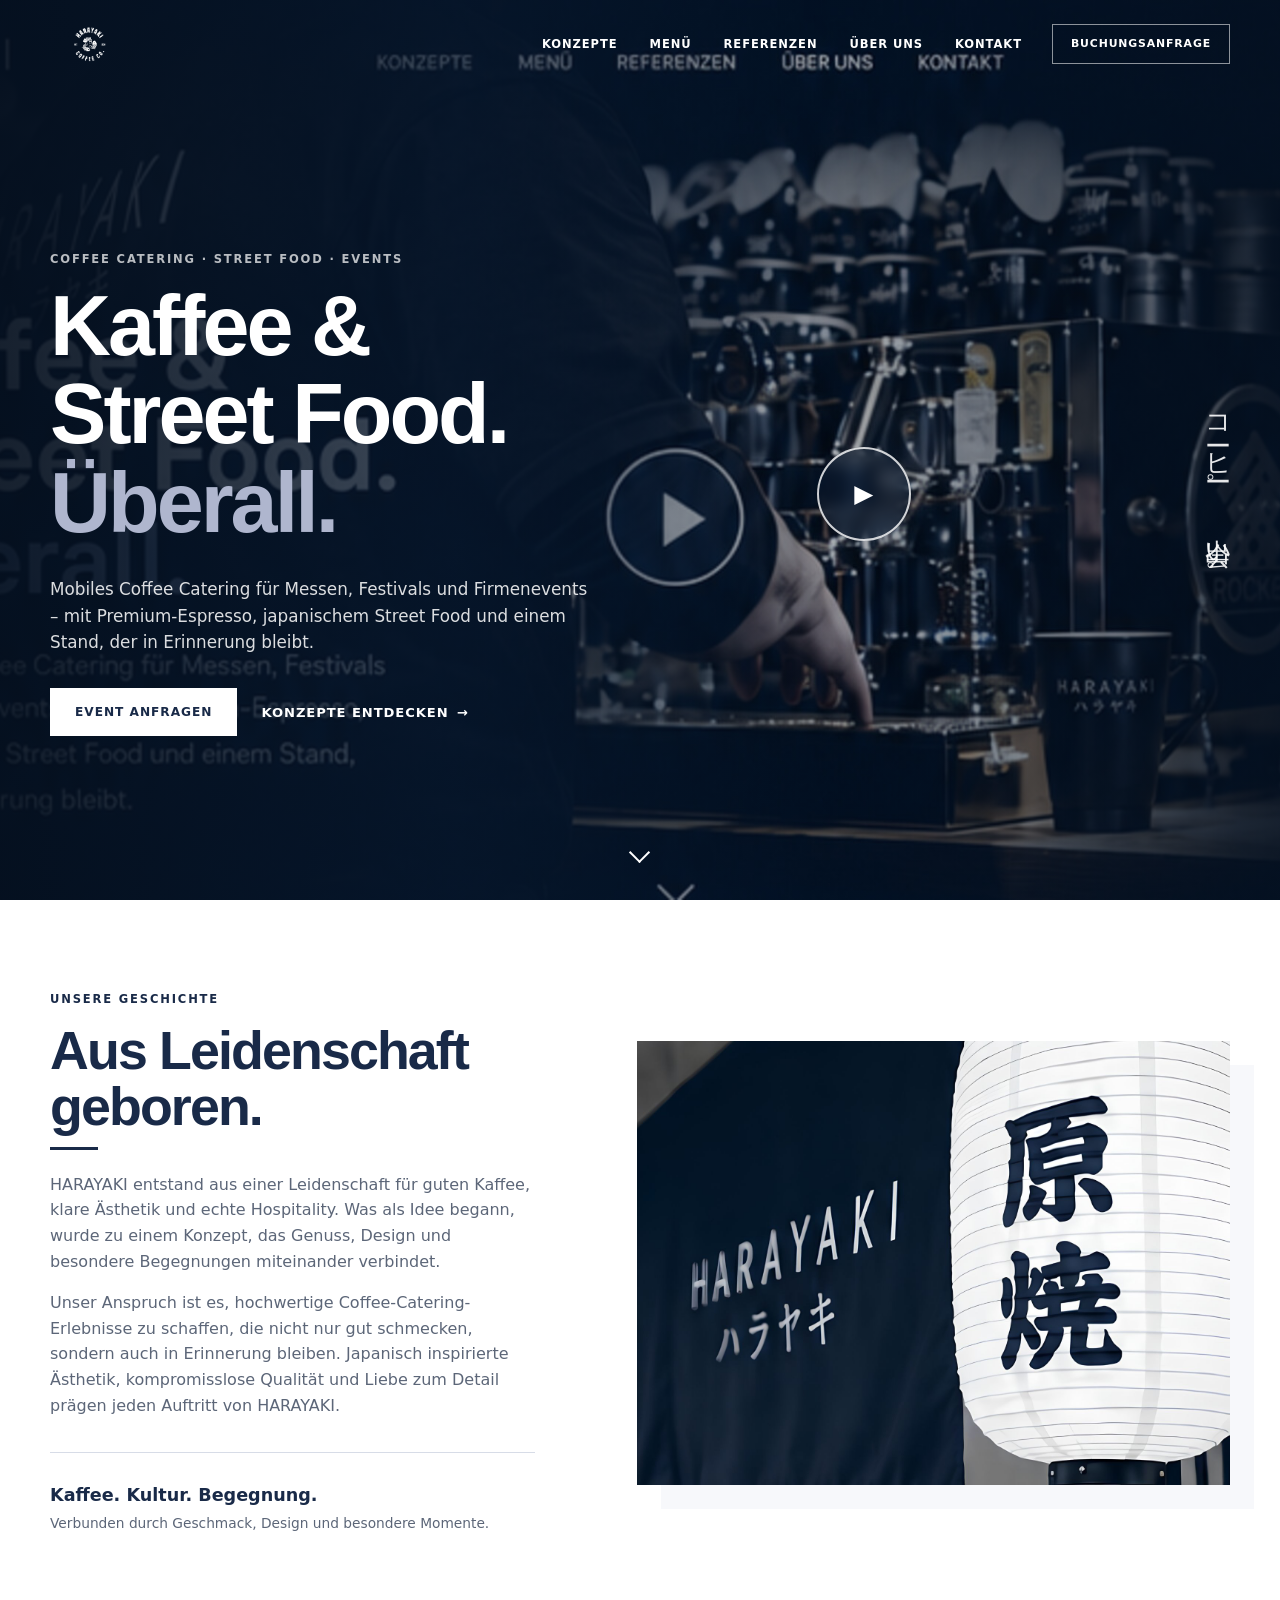
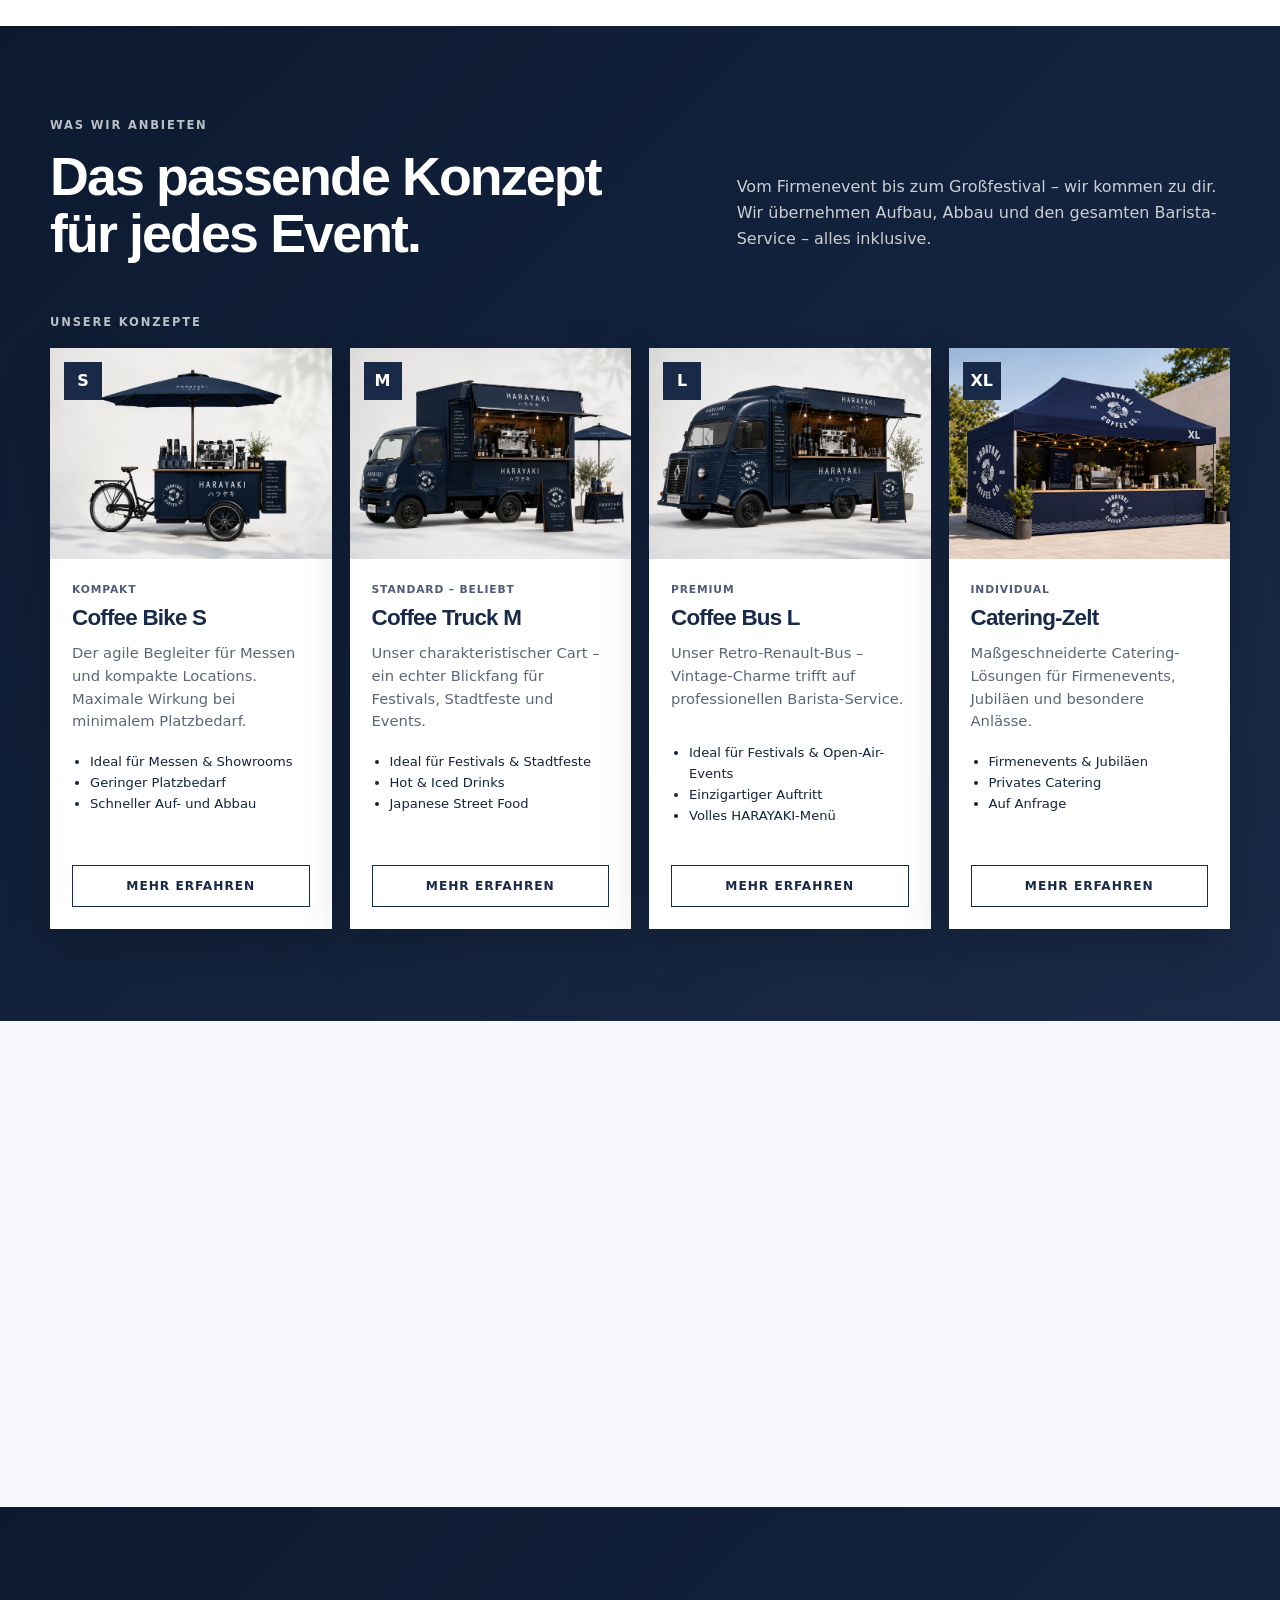
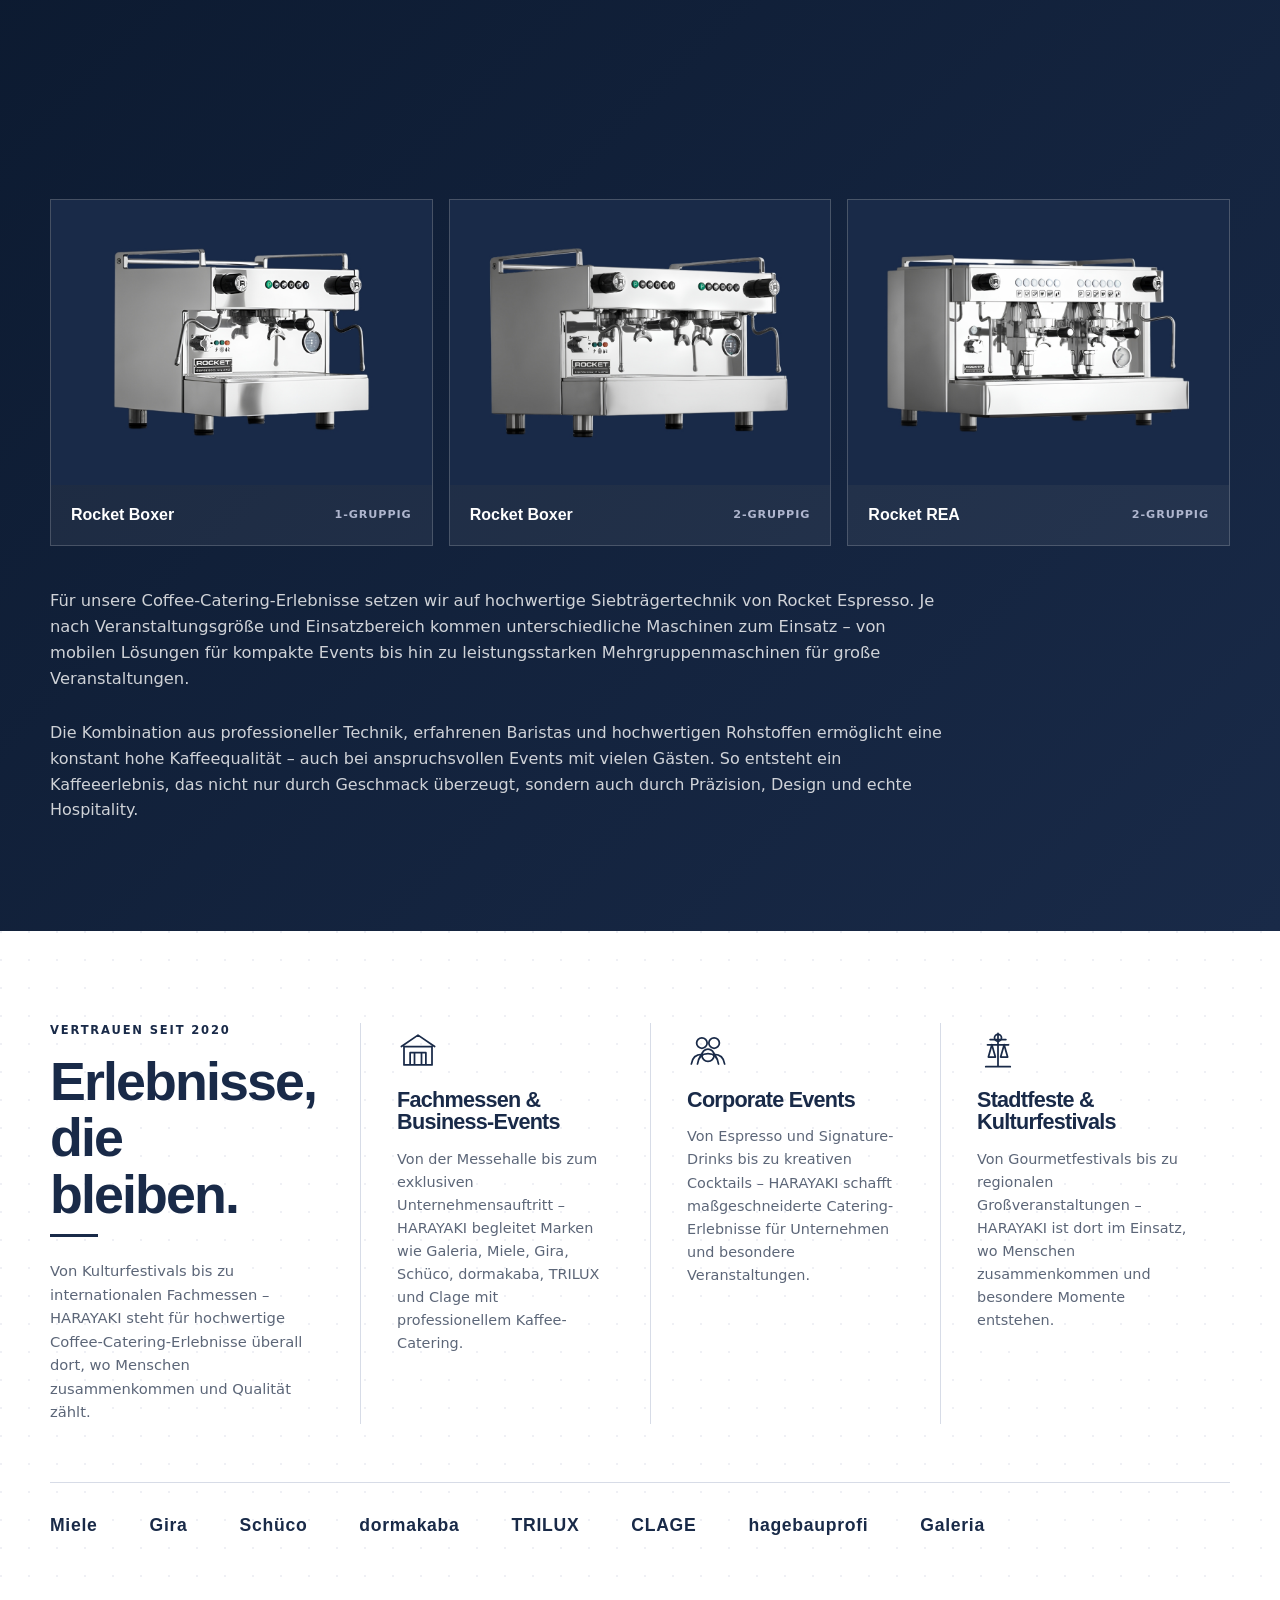
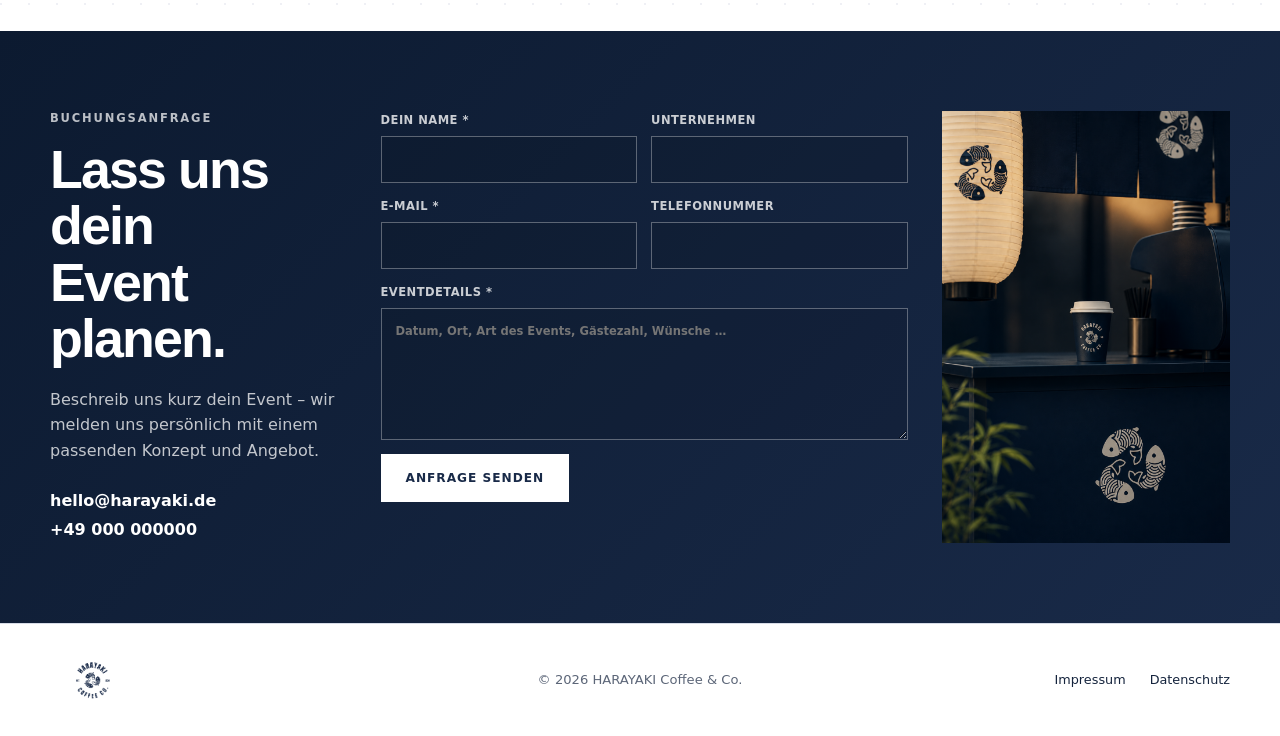
==== commit 27c964c2: "Update index.html" ====
--- a/index.html
+++ b/index.html
@@ -44,6 +44,7 @@
   <main id="main">
     <section class="hero" id="top" aria-labelledby="hero-title">
       <video class="hero-video" id="hero-video" autoplay muted loop playsinline preload="metadata" poster="assets/images/hero-poster.jpg">
+        <source id="hero-video-source-mobile" src="assets/videos/hero-mobile.mp4" type="video/mp4" media="(max-width: 820px)">
         <source id="hero-video-source" src="assets/videos/hero.mp4" type="video/mp4">
       </video>
       <div class="hero-overlay"></div>
@@ -85,7 +86,6 @@
           <p>Unser Anspruch ist es, hochwertige Coffee-Catering-Erlebnisse zu schaffen, die nicht nur gut schmecken, sondern auch in Erinnerung bleiben. Japanisch inspirierte Ästhetik, kompromisslose Qualität und Liebe zum Detail prägen jeden Auftritt von HARAYAKI.</p>
 
           <div class="story-statement">
-            <span class="statement-mark" aria-hidden="true">原</span>
             <div>
               <strong>Kaffee. Kultur. Begegnung.</strong>
               <span>Verbunden durch Geschmack, Design und besondere Momente.</span>
